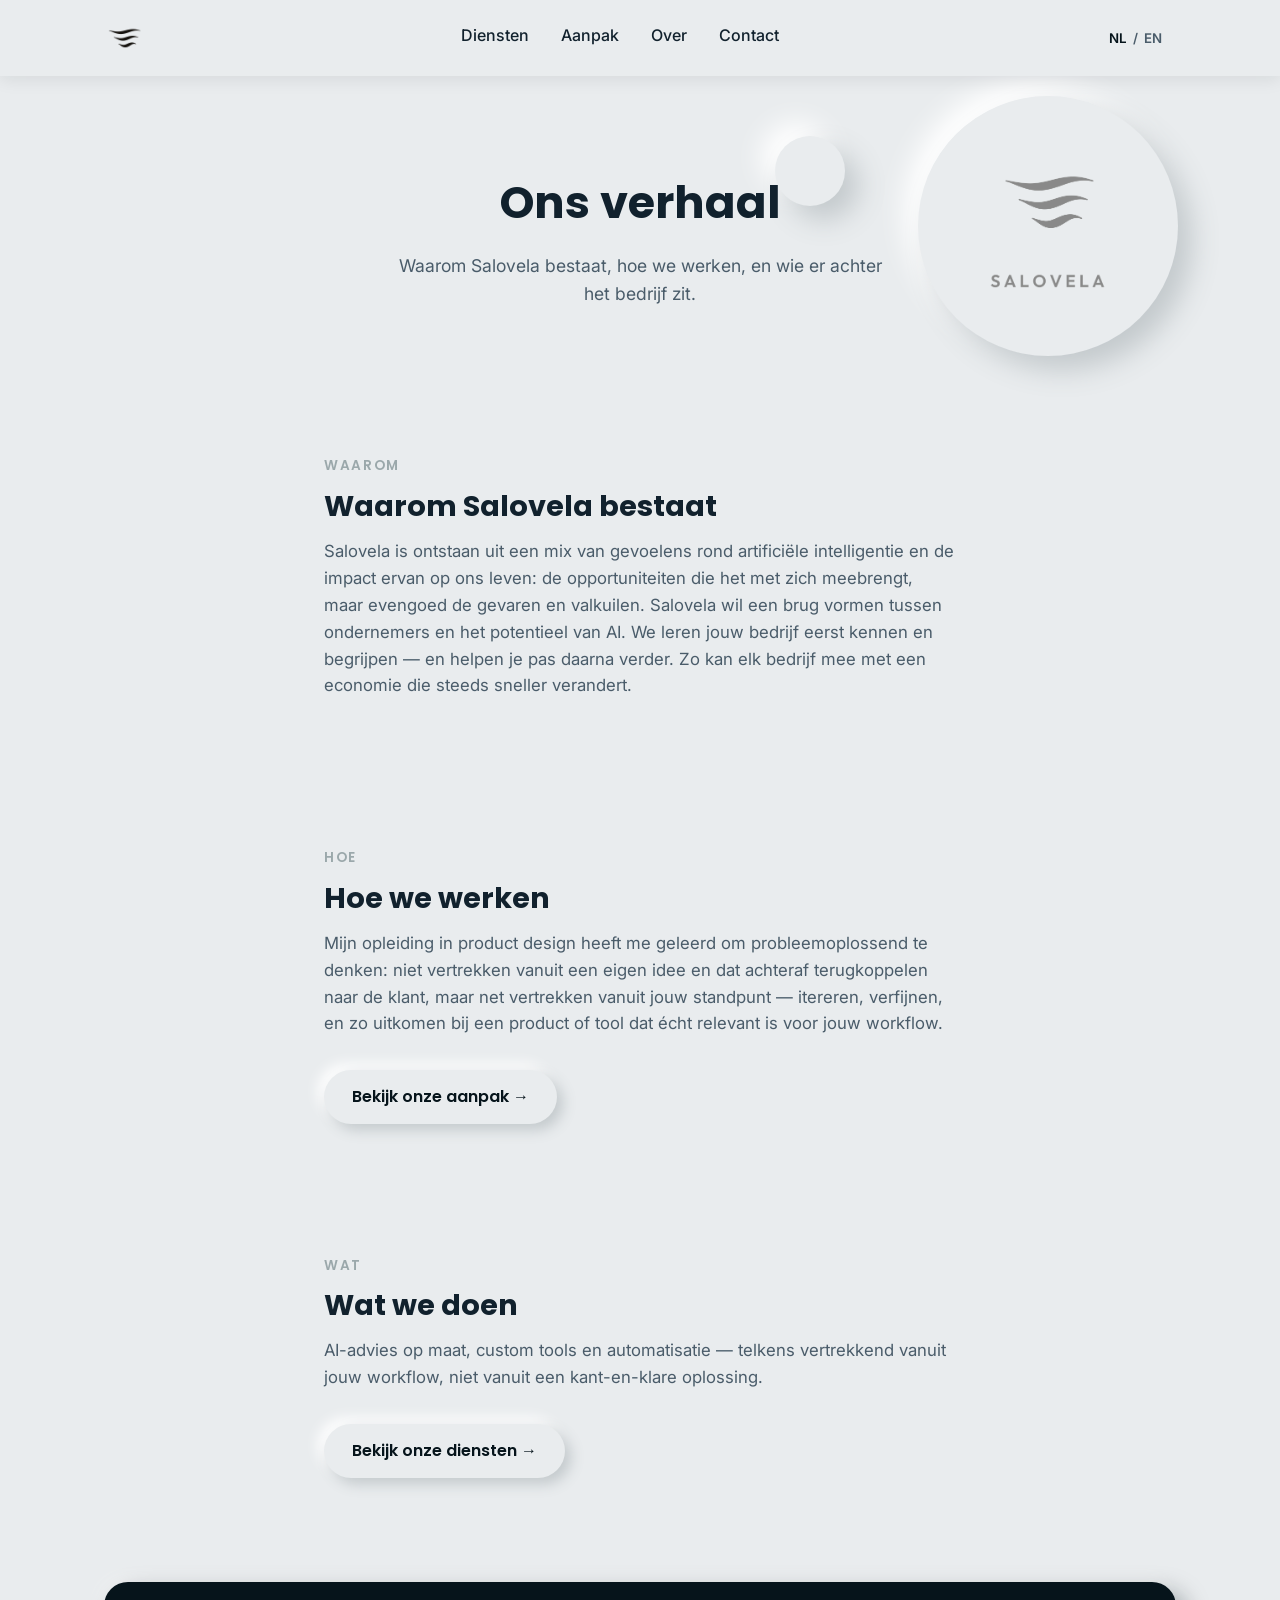
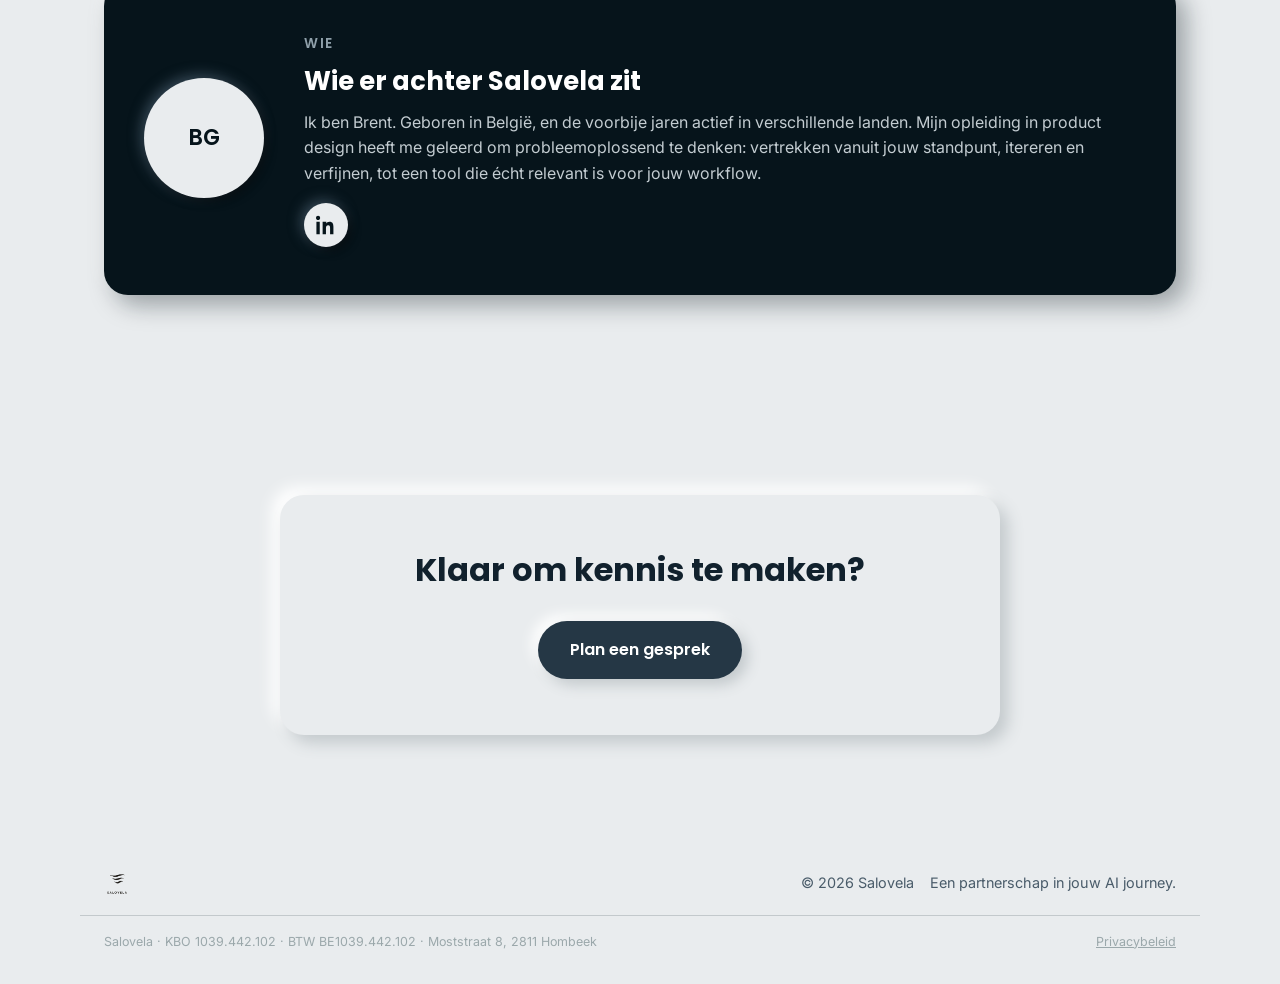
==== over.html @ e6c2badb "Initial commit: Salovela marketing site Static HTML/CSS/JS site with homepage, about page, and priva" ====
<!DOCTYPE html>
<html lang="nl">
<head>
  <meta charset="UTF-8">
  <meta name="viewport" content="width=device-width, initial-scale=1.0">
  <title>Over Salovela — waarom, hoe en wie</title>
  <meta name="description" content="Waarom Salovela bestaat, hoe we werken, en wie er achter het bedrijf zit.">
  <link rel="icon" type="image/png" href="assets/images/salovela-mark.png">
  <link rel="preconnect" href="https://fonts.googleapis.com">
  <link rel="preconnect" href="https://fonts.gstatic.com" crossorigin>
  <link href="https://fonts.googleapis.com/css2?family=Poppins:wght@500;600;700&family=Inter:wght@400;500;600&display=swap" rel="stylesheet">
  <link rel="stylesheet" href="css/style.css">
</head>
<body>

  <header class="site-header">
    <div class="container header-inner">
      <a href="index.html" class="logo">
        <img src="assets/images/salovela-mark.png" alt="Salovela logo">
      </a>

      <nav class="nav" id="nav">
        <a href="index.html#diensten" data-i18n="nav.services">Diensten</a>
        <a href="index.html#aanpak" data-i18n="nav.process">Aanpak</a>
        <a href="over.html" data-i18n="nav.about">Over</a>
        <a href="index.html#contact" data-i18n="nav.contact">Contact</a>
      </nav>

      <div class="header-actions">
        <button class="lang-toggle" id="lang-toggle" aria-label="Switch language">
          <span class="lang-option active" data-lang="nl">NL</span>
          <span class="lang-sep">/</span>
          <span class="lang-option" data-lang="en">EN</span>
        </button>

        <button class="nav-toggle" id="nav-toggle" aria-label="Open menu" aria-expanded="false">
          <span></span><span></span><span></span>
        </button>
      </div>
    </div>
  </header>

  <main>
    <section class="page-hero">
      <div class="container page-hero-inner">
        <h1 data-i18n="aboutpage.hero.title">Ons verhaal</h1>
        <p data-i18n="aboutpage.hero.subtitle">Waarom Salovela bestaat, hoe we werken, en wie er achter het bedrijf zit.</p>
      </div>

      <div class="hero-blob hero-blob-1" aria-hidden="true">
        <img src="assets/images/salovela-logo.png" alt="" class="hero-blob-mark">
      </div>
      <div class="hero-blob hero-blob-3" aria-hidden="true"></div>
    </section>

    <section class="circle-section">
      <div class="container circle-inner">
        <span class="circle-label" data-i18n="aboutpage.why.label">Waarom</span>
        <h2 data-i18n="aboutpage.why.title">Waarom Salovela bestaat</h2>
        <p data-i18n="aboutpage.why.body">Salovela is ontstaan uit een mix van gevoelens rond artificiële intelligentie en de impact ervan op ons leven: de opportuniteiten die het met zich meebrengt, maar evengoed de gevaren en valkuilen. Salovela wil een brug vormen tussen ondernemers en het potentieel van AI. We leren jouw bedrijf eerst kennen en begrijpen — en helpen je pas daarna verder. Zo kan elk bedrijf mee met een economie die steeds sneller verandert.</p>
      </div>
    </section>

    <section class="circle-section">
      <div class="container circle-inner">
        <span class="circle-label" data-i18n="aboutpage.how.label">Hoe</span>
        <h2 data-i18n="aboutpage.how.title">Hoe we werken</h2>
        <p data-i18n="aboutpage.how.body">Mijn opleiding in product design heeft me geleerd om probleemoplossend te denken: niet vertrekken vanuit een eigen idee en dat achteraf terugkoppelen naar de klant, maar net vertrekken vanuit jouw standpunt — itereren, verfijnen, en zo uitkomen bij een product of tool dat écht relevant is voor jouw workflow.</p>
        <a href="index.html#aanpak" class="circle-link" data-i18n="aboutpage.how.link">Bekijk onze aanpak →</a>
      </div>
    </section>

    <section class="circle-section">
      <div class="container circle-inner">
        <span class="circle-label" data-i18n="aboutpage.what.label">Wat</span>
        <h2 data-i18n="aboutpage.what.title">Wat we doen</h2>
        <p data-i18n="aboutpage.what.body">AI-advies op maat, custom tools en automatisatie — telkens vertrekkend vanuit jouw workflow, niet vanuit een kant-en-klare oplossing.</p>
        <a href="index.html#diensten" class="circle-link" data-i18n="aboutpage.what.link">Bekijk onze diensten →</a>
      </div>
    </section>

    <section class="who">
      <div class="container">
        <div class="who-panel inverted">
          <span class="who-avatar neu-raised" aria-hidden="true">BG</span>
          <div>
            <span class="circle-label" data-i18n="aboutpage.who.label">Wie</span>
            <h2 data-i18n="aboutpage.who.title">Wie er achter Salovela zit</h2>
            <p data-i18n="aboutpage.who.body">Ik ben Brent. Geboren in België, en de voorbije jaren actief in verschillende landen. Mijn opleiding in product design heeft me geleerd om probleemoplossend te denken: vertrekken vanuit jouw standpunt, itereren en verfijnen, tot een tool die écht relevant is voor jouw workflow.</p>
            <a href="https://www.linkedin.com/in/brent-goyvaerts" target="_blank" rel="noopener noreferrer" class="social-link neu-raised" aria-label="LinkedIn">
              <svg viewBox="0 0 24 24"><path d="M4.98 3.5C4.98 4.88 3.87 6 2.5 6S0 4.88 0 3.5 1.12 1 2.5 1s2.48 1.12 2.48 2.5zM.5 8h4V23h-4V8zM8.5 8h3.8v2.05h.05c.53-1 1.83-2.05 3.77-2.05 4.03 0 4.78 2.65 4.78 6.1V23h-4v-6.9c0-1.65-.03-3.77-2.3-3.77-2.3 0-2.65 1.8-2.65 3.65V23h-4V8z"/></svg>
            </a>
          </div>
        </div>
      </div>
    </section>

    <section class="contact">
      <div class="container">
        <div class="contact-panel neu-raised">
          <h2 data-i18n="aboutpage.cta.title">Klaar om kennis te maken?</h2>
          <div class="contact-details">
            <a href="index.html#contact" class="button button-primary" data-i18n="hero.cta">Plan een gesprek</a>
          </div>
        </div>
      </div>
    </section>
  </main>

  <footer class="site-footer">
    <div class="container footer-inner">
      <img src="assets/images/salovela-logo.png" alt="Salovela logo" class="footer-logo">
      <div class="footer-text">
        <span>&copy; 2026 Salovela</span>
        <span data-i18n="footer.tagline">Een partnerschap in jouw AI journey.</span>
      </div>
    </div>
    <div class="container footer-legal">
      <span>Salovela &middot; KBO 1039.442.102 &middot; BTW BE1039.442.102 &middot; Moststraat 8, 2811 Hombeek</span>
      <a href="privacybeleid.html">Privacybeleid</a>
    </div>
  </footer>

  <script data-goatcounter="https://salovela.goatcounter.com/count" async src="//gc.zgo.at/count.js"></script>
  <script src="js/script.js"></script>
</body>
</html>
---- css/style.css ----
/* ===== Design tokens ===== */
:root {
  --color-bg: #e9ecee;
  --color-text: #11212d;
  --color-text-soft: #4a5c6a;
  --color-muted: #9ba8ab;
  --color-accent: #253745;
  --color-accent-dark: #06141b;

  --shadow-light: #ffffff;
  --shadow-dark: #c3c9cc;

  --font-heading: "Poppins", sans-serif;
  --font-body: "Inter", sans-serif;

  --max-width: 1120px;
  --radius: 24px;
}

* {
  box-sizing: border-box;
}

html {
  scroll-behavior: smooth;
}

body {
  margin: 0;
  overflow-x: hidden;
  font-family: var(--font-body);
  color: var(--color-text);
  background: var(--color-bg);
  line-height: 1.6;
}

h1, h2, h3 {
  font-family: var(--font-heading);
  line-height: 1.2;
  margin: 0 0 0.5em;
}

p {
  margin: 0 0 1em;
}

.container {
  max-width: var(--max-width);
  margin: 0 auto;
  padding: 0 24px;
}

/* ===== Neumorphic surfaces =====
   Raised: two offset shadows (light top-left, dark bottom-right) on a
   surface that's the same color as its background, giving a soft
   extruded look. Pressed flips both shadows inward. */
.neu-raised {
  background: var(--color-bg);
  box-shadow: 8px 8px 16px var(--shadow-dark), -8px -8px 16px var(--shadow-light);
}

.button {
  display: inline-block;
  padding: 16px 32px;
  border-radius: 999px;
  font-family: var(--font-heading);
  font-weight: 600;
  text-decoration: none;
  border: none;
  cursor: pointer;
  transition: transform 0.2s ease, box-shadow 0.2s ease, background 0.2s ease;
}

.button-primary {
  background: var(--color-accent);
  color: #fff;
  box-shadow: 6px 6px 14px var(--shadow-dark), -6px -6px 14px var(--shadow-light);
}

.button-primary:hover {
  background: var(--color-accent-dark);
  transform: translateY(-3px);
  box-shadow: 10px 10px 20px var(--shadow-dark), -6px -6px 16px var(--shadow-light);
}

.button-primary:active {
  transform: translateY(0);
  box-shadow: inset 4px 4px 8px rgba(0, 0, 0, 0.35), inset -2px -2px 6px rgba(255, 255, 255, 0.15);
}

/* ===== Header ===== */
.site-header {
  position: sticky;
  top: 0;
  z-index: 50;
  background: var(--color-bg);
  box-shadow: 0 4px 16px rgba(6, 20, 27, 0.08);
}

.header-inner {
  display: flex;
  align-items: center;
  justify-content: space-between;
  height: 76px;
}

.logo img {
  height: 40px;
  display: block;
}

.nav {
  display: flex;
  gap: 32px;
}

.nav a {
  position: relative;
  color: var(--color-text);
  text-decoration: none;
  font-weight: 500;
  padding-bottom: 4px;
}

.nav a::after {
  content: "";
  position: absolute;
  left: 0;
  bottom: 0;
  width: 0;
  height: 2px;
  background: var(--color-accent);
  transition: width 0.2s ease;
}

.nav a:hover {
  color: var(--color-accent-dark);
}

.nav a:hover::after {
  width: 100%;
}

.header-actions {
  display: flex;
  align-items: center;
  gap: 20px;
}

.lang-toggle {
  display: flex;
  align-items: center;
  gap: 6px;
  background: none;
  border: none;
  font-family: var(--font-body);
  font-weight: 600;
  cursor: pointer;
  color: var(--color-text-soft);
  padding: 8px 14px;
  border-radius: 999px;
  transition: box-shadow 0.2s ease;
}

.lang-toggle:hover {
  box-shadow: inset 3px 3px 6px var(--shadow-dark), inset -3px -3px 6px var(--shadow-light);
}

.lang-option.active {
  color: var(--color-accent-dark);
}

.nav-toggle {
  display: none;
  flex-direction: column;
  gap: 5px;
  background: none;
  border: none;
  cursor: pointer;
  padding: 4px;
}

.nav-toggle span {
  width: 24px;
  height: 2px;
  background: var(--color-text);
}

/* ===== Hero ===== */
.hero {
  position: relative;
  padding: 140px 0 30px;
}

.hero-inner {
  position: relative;
  z-index: 1;
  max-width: 640px;
  margin: 0 auto;
  text-align: center;
}

.hero-logo {
  height: 96px;
  margin: 56px auto 0;
  display: block;
}

.hero h1 {
  font-size: clamp(2.2rem, 4vw, 3.4rem);
}

.hero-subtitle {
  font-size: 1.15rem;
  color: var(--color-text-soft);
  margin-bottom: 2em;
}

.hero-blob {
  position: absolute;
  border-radius: 50%;
  background: var(--color-bg);
  box-shadow: 14px 14px 28px var(--shadow-dark), -14px -14px 28px var(--shadow-light);
  z-index: 0;
  animation: float 7s ease-in-out infinite;
}

.hero-blob-1 {
  width: 220px;
  height: 220px;
  top: 20px;
  right: 8%;
  animation-delay: 0s;
  display: flex;
  align-items: center;
  justify-content: center;
}

.page-hero .hero-blob-1 {
  width: 260px;
  height: 260px;
}

.hero-blob-mark {
  width: 58%;
  opacity: 0.45;
}

.hero-blob-2 {
  width: 120px;
  height: 120px;
  top: 260px;
  right: 26%;
  animation-delay: 1.2s;
}

.hero-blob-3 {
  width: 70px;
  height: 70px;
  top: 60px;
  right: 34%;
  animation-delay: 2.4s;
}

@keyframes float {
  0%, 100% {
    transform: translateY(0);
  }
  50% {
    transform: translateY(-18px);
  }
}

/* ===== Services ===== */
.services {
  padding: 60px 0 100px;
}

.services h2 {
  text-align: center;
  font-size: 2rem;
  margin-bottom: 48px;
}

.card-grid {
  display: grid;
  grid-template-columns: repeat(4, 1fr);
  gap: 32px;
  align-items: stretch;
}

.card {
  border-radius: var(--radius);
  transition: transform 0.25s ease, box-shadow 0.25s ease;
}

.card:hover {
  transform: translateY(-6px);
  box-shadow: 12px 12px 24px var(--shadow-dark), -12px -12px 24px var(--shadow-light);
}

.card-icon {
  display: inline-flex;
  align-items: center;
  justify-content: center;
  width: clamp(52px, 6vw, 64px);
  height: clamp(52px, 6vw, 64px);
  border-radius: 50%;
  margin-bottom: 20px;
  box-shadow: 6px 6px 12px var(--shadow-dark), -6px -6px 12px var(--shadow-light);
}

.card-icon svg {
  width: 55%;
  height: 55%;
  fill: none;
  stroke: var(--color-accent);
  stroke-width: 1.6;
  stroke-linecap: round;
  stroke-linejoin: round;
}

.card h3 {
  font-size: 1.2rem;
}

.card p {
  color: var(--color-text-soft);
  margin-bottom: 0;
}

/* ===== Flip cards =====
   Generous min-height keeps text clear of the edges; overflow is
   hidden (not scrollable) so no scrollbar chrome ever appears. */
.flip-card {
  perspective: 1200px;
  cursor: pointer;
}

.flip-card:focus-visible {
  outline: 2px solid var(--color-accent-dark);
  outline-offset: 4px;
}

.flip-card-inner {
  position: relative;
  width: 100%;
  min-height: 400px;
  transition: transform 0.6s cubic-bezier(0.4, 0.2, 0.2, 1);
  transform-style: preserve-3d;
}

.flip-card:hover .flip-card-inner,
.flip-card.flipped .flip-card-inner {
  transform: rotateY(180deg);
}

.flip-card-front,
.flip-card-back {
  position: absolute;
  inset: 0;
  backface-visibility: hidden;
  padding: 40px 32px;
  overflow: hidden;
}

.flip-card-front {
  display: flex;
  flex-direction: column;
  justify-content: center;
}

.flip-card-back {
  transform: rotateY(180deg);
  display: flex;
  flex-direction: column;
  justify-content: center;
}

.flip-back-label {
  display: block;
  font-family: var(--font-heading);
  font-weight: 600;
  font-size: 0.8rem;
  letter-spacing: 0.1em;
  text-transform: uppercase;
  color: var(--color-muted);
  margin-bottom: 16px;
}

.flip-card-back ul {
  list-style: none;
  padding: 0;
  margin: 0;
  display: flex;
  flex-direction: column;
  gap: 10px;
}

.flip-card-back li {
  color: var(--color-text-soft);
  padding-left: 20px;
  position: relative;
}

.flip-card-back li::before {
  content: "";
  position: absolute;
  left: 0;
  top: 0.55em;
  width: 8px;
  height: 8px;
  border-radius: 50%;
  background: var(--color-accent);
}

/* ===== Process ===== */
.process {
  padding: 100px 0;
}

.process h2 {
  text-align: center;
  font-size: 2rem;
  margin-bottom: 48px;
}

.step-grid {
  display: grid;
  grid-template-columns: repeat(auto-fit, minmax(220px, 1fr));
  gap: 40px;
  text-align: center;
}

.step-number {
  display: inline-flex;
  align-items: center;
  justify-content: center;
  width: 56px;
  height: 56px;
  border-radius: 50%;
  margin-bottom: 20px;
  font-family: var(--font-heading);
  font-weight: 600;
  font-size: 1.2rem;
  color: var(--color-accent-dark);
}

.step h3 {
  font-size: 1.15rem;
}

.step p {
  color: var(--color-text-soft);
  max-width: 320px;
  margin-left: auto;
  margin-right: auto;
}

/* ===== Testimonial ===== */
.testimonial {
  padding: 0 0 100px;
}

.testimonial-panel {
  position: relative;
  max-width: 640px;
  margin: 0 auto;
  padding: 56px 40px;
  border-radius: var(--radius);
  text-align: center;
}

.photo-credit {
  position: absolute;
  right: 16px;
  bottom: 12px;
  font-size: 0.35rem;
  color: rgba(255, 255, 255, 0.55);
}

.testimonial-icon {
  display: block;
  font-family: var(--font-heading);
  font-size: 3.5rem;
  line-height: 1;
  color: var(--color-muted);
  margin-bottom: 12px;
}

.testimonial-panel h3 {
  font-size: 1.3rem;
}

.testimonial-panel p {
  color: var(--color-text-soft);
  margin-bottom: 0;
}

/* ===== Inverted "spotlight" panels =====
   Used sparingly on a few standalone blocks (never on repeated items
   like the service cards) to add contrast without implying ranking. */
.inverted {
  background: var(--color-accent-dark);
  box-shadow: 10px 10px 24px rgba(6, 20, 27, 0.35), -6px -6px 16px rgba(255, 255, 255, 0.3);
}

/* Flat color as a gradient (not background-color) so it layers as its
   own tint on top of the photo rather than sitting unseen behind it. */
.testimonial-panel.inverted {
  background: linear-gradient(rgba(6, 20, 27, 0.7), rgba(6, 20, 27, 0.7)), url("../assets/images/testimonial-bg.jpg") center/cover no-repeat;
}

.testimonial-panel.inverted .testimonial-icon {
  color: rgba(255, 255, 255, 0.3);
}

.testimonial-panel.inverted h3 {
  color: #fff;
}

.testimonial-panel.inverted p {
  color: #a9b4bc;
}

/* ===== About ===== */
.about {
  padding: 100px 0;
}

.about-inner {
  display: grid;
  grid-template-columns: 160px 1fr;
  gap: 48px;
  align-items: center;
}

.about-mark {
  width: 100%;
  aspect-ratio: 1 / 1;
  padding: 24px;
  border-radius: 50%;
  object-fit: contain;
}

.about h2 {
  font-size: 2rem;
}

.about-link {
  display: inline-block;
  font-family: var(--font-heading);
  font-weight: 600;
  color: var(--color-accent-dark);
  text-decoration: none;
  margin-top: 1em;
  padding: 14px 28px;
  border-radius: 999px;
  box-shadow: 6px 6px 14px var(--shadow-dark), -6px -6px 14px var(--shadow-light);
  transition: transform 0.2s ease, box-shadow 0.2s ease;
}

.about-link:hover {
  transform: translateY(-3px);
  box-shadow: 10px 10px 20px var(--shadow-dark), -6px -6px 16px var(--shadow-light);
}

.about-link:active {
  transform: translateY(0);
  box-shadow: inset 4px 4px 8px var(--shadow-dark), inset -4px -4px 8px var(--shadow-light);
}

/* ===== About page (over.html) ===== */
.page-hero {
  position: relative;
  padding: 100px 0 80px;
  text-align: center;
}

.page-hero-inner {
  position: relative;
  z-index: 1;
  max-width: 560px;
  margin: 0 auto;
}

.page-hero h1 {
  font-size: clamp(2rem, 4vw, 2.8rem);
}

.page-hero p {
  color: var(--color-text-soft);
  font-size: 1.1rem;
  margin-bottom: 0;
}

.circle-section {
  padding: 64px 0;
}

.circle-inner {
  max-width: 680px;
}

.circle-label {
  display: inline-block;
  font-family: var(--font-heading);
  font-weight: 600;
  font-size: 0.85rem;
  letter-spacing: 0.12em;
  text-transform: uppercase;
  color: var(--color-muted);
  margin-bottom: 12px;
}

.circle-section h2 {
  font-size: 1.8rem;
}

.circle-section p {
  color: var(--color-text-soft);
  font-size: 1.05rem;
}

.circle-link {
  display: inline-block;
  font-family: var(--font-heading);
  font-weight: 600;
  color: var(--color-accent-dark);
  text-decoration: none;
  margin-top: 1em;
  padding: 14px 28px;
  border-radius: 999px;
  box-shadow: 6px 6px 14px var(--shadow-dark), -6px -6px 14px var(--shadow-light);
  transition: transform 0.2s ease, box-shadow 0.2s ease;
}

.circle-link:hover {
  transform: translateY(-3px);
  box-shadow: 10px 10px 20px var(--shadow-dark), -6px -6px 16px var(--shadow-light);
}

.circle-link:active {
  transform: translateY(0);
  box-shadow: inset 4px 4px 8px var(--shadow-dark), inset -4px -4px 8px var(--shadow-light);
}

.who {
  padding: 40px 0 100px;
}

.who-panel {
  display: grid;
  grid-template-columns: 120px 1fr;
  gap: 40px;
  align-items: center;
  padding: 48px 40px;
  border-radius: var(--radius);
}

.who-avatar {
  display: flex;
  align-items: center;
  justify-content: center;
  width: 120px;
  height: 120px;
  border-radius: 50%;
  font-family: var(--font-heading);
  font-weight: 600;
  font-size: 1.4rem;
  color: var(--color-accent-dark);
}

.who-panel h2 {
  font-size: 1.6rem;
}

.who-panel p {
  color: var(--color-text-soft);
  margin-bottom: 0;
}

.who-panel .social-link {
  margin-top: 1em;
}

.who-panel.inverted .circle-label {
  color: #8fa0aa;
}

.who-panel.inverted .who-avatar,
.who-panel.inverted .social-link {
  box-shadow: 4px 4px 8px rgba(0, 0, 0, 0.5), -3px -3px 13px rgba(89, 110, 128, 0.6);
}

.who-panel.inverted h2 {
  color: #fff;
}

.who-panel.inverted p {
  color: #c3ccd1;
}

/* ===== Contact ===== */
.contact {
  padding: 100px 0;
  text-align: center;
}

.contact-panel {
  max-width: 720px;
  margin: 0 auto;
  padding: 56px 40px;
  border-radius: var(--radius);
}

.contact h2 {
  font-size: 2rem;
}

.topics-label {
  display: block;
  margin-top: 28px;
  font-size: 0.8rem;
  font-weight: 600;
  letter-spacing: 0.08em;
  text-transform: uppercase;
  color: var(--color-muted);
}

.topic-chips {
  margin-top: 12px;
  display: flex;
  flex-wrap: wrap;
  justify-content: center;
  gap: 10px;
}

.topic-chip {
  font-family: var(--font-body);
  font-size: 0.85rem;
  font-weight: 500;
  color: var(--color-text-soft);
  background: var(--color-bg);
  border: none;
  padding: 8px 16px;
  border-radius: 999px;
  cursor: pointer;
  box-shadow: 4px 4px 8px var(--shadow-dark), -4px -4px 8px var(--shadow-light);
  transition: box-shadow 0.2s ease, color 0.2s ease;
}

.topic-chip:hover {
  color: var(--color-accent-dark);
}

.topic-chip.active {
  color: var(--color-accent-dark);
  font-weight: 600;
  box-shadow: inset 3px 3px 6px var(--shadow-dark), inset -3px -3px 6px var(--shadow-light);
}

.contact-form {
  max-width: 480px;
  margin: 28px auto 0;
  text-align: left;
  display: flex;
  flex-direction: column;
  gap: 16px;
}

.form-row {
  display: flex;
  gap: 16px;
  flex-wrap: wrap;
}

.form-row input {
  flex: 1;
  min-width: 180px;
}

.contact-form input[type="text"],
.contact-form input[type="email"],
.contact-form textarea {
  font-family: var(--font-body);
  font-size: 0.95rem;
  color: var(--color-text);
  background: var(--color-bg);
  border: none;
  border-radius: 14px;
  padding: 14px 18px;
  box-shadow: inset 3px 3px 6px var(--shadow-dark), inset -3px -3px 6px var(--shadow-light);
}

.contact-form textarea {
  resize: vertical;
  min-height: 100px;
  font-family: inherit;
}

.contact-form input::placeholder,
.contact-form textarea::placeholder {
  color: var(--color-muted);
}

.contact-form input:focus,
.contact-form textarea:focus {
  outline: 2px solid var(--color-accent);
  outline-offset: 2px;
}

.contact-form .button {
  align-self: flex-start;
}

.form-status {
  margin: 0;
  font-size: 0.9rem;
  min-height: 1.3em;
}

.form-status.success {
  color: #2f7a4d;
}

.form-status.error {
  color: #b3423a;
}

.contact-alt {
  margin-top: 32px;
  padding-top: 28px;
  border-top: 1px solid var(--shadow-dark);
  display: flex;
  align-items: center;
  justify-content: center;
  gap: 16px;
  flex-wrap: wrap;
  font-size: 0.9rem;
  color: var(--color-text-soft);
}

.contact-details {
  margin-top: 32px;
  display: flex;
  align-items: center;
  justify-content: center;
  gap: 24px;
  flex-wrap: wrap;
}

.contact-phone {
  color: var(--color-text);
  font-weight: 600;
  text-decoration: none;
  padding: 10px 18px;
  border-radius: 999px;
  transition: box-shadow 0.2s ease;
}

.contact-phone:hover {
  box-shadow: inset 3px 3px 6px var(--shadow-dark), inset -3px -3px 6px var(--shadow-light);
}

.social-link {
  display: inline-flex;
  align-items: center;
  justify-content: center;
  width: 44px;
  height: 44px;
  border-radius: 50%;
  color: var(--color-accent-dark);
  transition: transform 0.2s ease, box-shadow 0.2s ease;
}

.social-link svg {
  width: 20px;
  height: 20px;
  fill: currentColor;
}

.social-link:hover {
  transform: translateY(-3px);
  box-shadow: 10px 10px 20px var(--shadow-dark), -6px -6px 16px var(--shadow-light);
}

/* ===== Footer ===== */
.site-footer {
  padding: 32px 0;
  color: var(--color-text-soft);
  font-size: 0.9rem;
}

.footer-inner {
  display: flex;
  align-items: center;
  justify-content: space-between;
  flex-wrap: wrap;
  gap: 16px;
}

.footer-logo {
  height: 32px;
}

.footer-text {
  display: flex;
  gap: 16px;
  flex-wrap: wrap;
}

.footer-legal {
  display: flex;
  justify-content: space-between;
  flex-wrap: wrap;
  gap: 8px 16px;
  margin-top: 16px;
  padding-top: 16px;
  border-top: 1px solid var(--shadow-dark);
  font-size: 0.78rem;
  color: var(--color-muted);
}

.footer-legal a {
  color: var(--color-muted);
  text-decoration: underline;
}

.footer-legal a:hover {
  color: var(--color-accent-dark);
}

/* ===== Legal pages ===== */
.legal {
  padding: 20px 0 100px;
}

.legal-inner {
  max-width: 700px;
}

.legal-intro {
  font-size: 1.05rem;
  color: var(--color-text-soft);
}

.legal h2 {
  font-size: 1.25rem;
  margin-top: 2em;
}

.legal p,
.legal li {
  color: var(--color-text-soft);
}

.legal ul {
  padding-left: 20px;
}

.legal li {
  margin-bottom: 8px;
}

.legal a {
  color: var(--color-accent-dark);
}

.legal code {
  background: var(--shadow-dark);
  padding: 1px 6px;
  border-radius: 4px;
  font-size: 0.9em;
}

/* ===== Responsive ===== */
@media (max-width: 900px) {
  .card-grid {
    grid-template-columns: repeat(2, 1fr);
  }
}

@media (max-width: 720px) {
  .nav {
    display: none;
  }

  .nav.open {
    display: flex;
    flex-direction: column;
    position: fixed;
    inset: 76px 0 0 0;
    height: calc(100vh - 76px);
    background: var(--color-bg);
    padding: 32px 24px;
    gap: 24px;
    font-size: 1.2rem;
    z-index: 40;
  }

  .nav-toggle {
    display: flex;
  }

  .about-inner {
    grid-template-columns: 1fr;
  }

  .about-mark {
    width: 100px;
    margin: 0 auto;
  }

  .hero-blob-1 {
    width: 130px;
    height: 130px;
    top: 10px;
    right: -30px;
  }

  .hero-blob-2,
  .hero-blob-3 {
    display: none;
  }

  .who-panel {
    grid-template-columns: 1fr;
    text-align: center;
  }

  .who-avatar {
    margin: 0 auto;
  }
}

@media (prefers-reduced-motion: reduce) {
  .hero-blob {
    animation: none;
  }
}
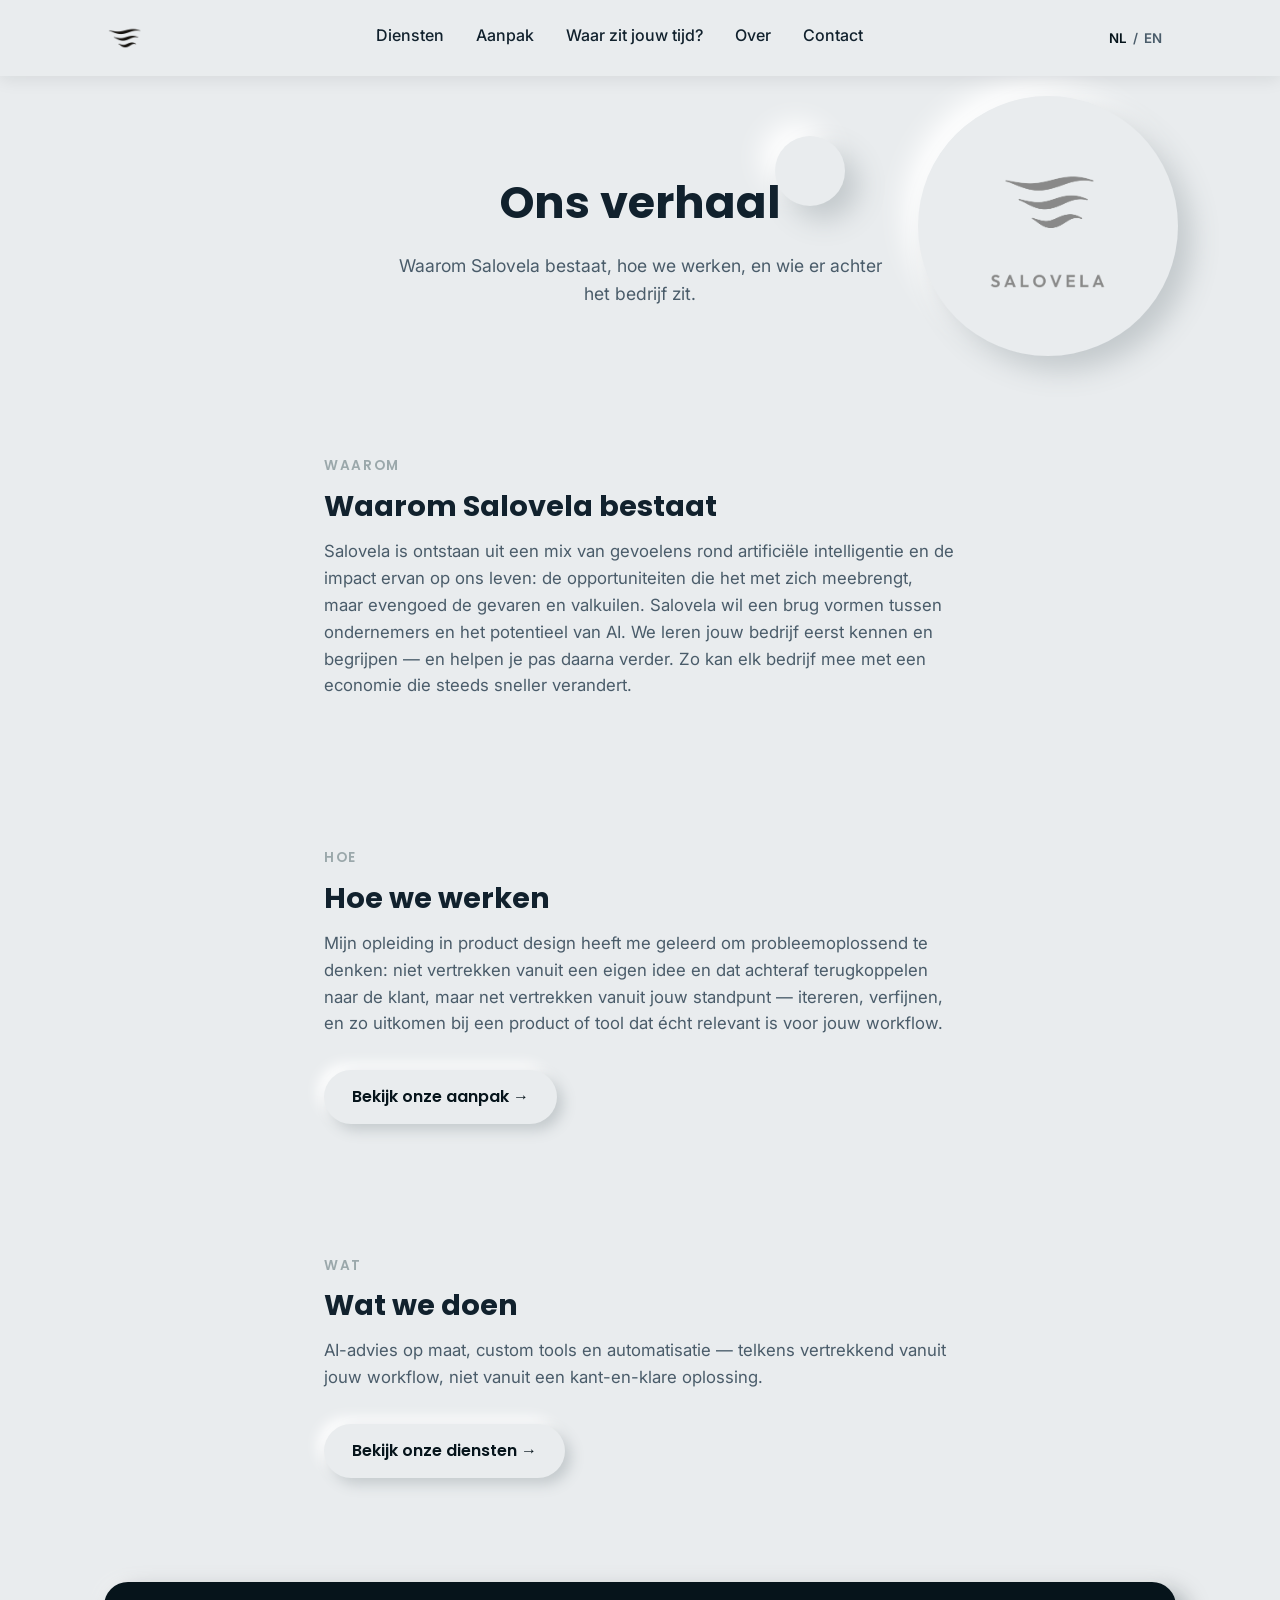
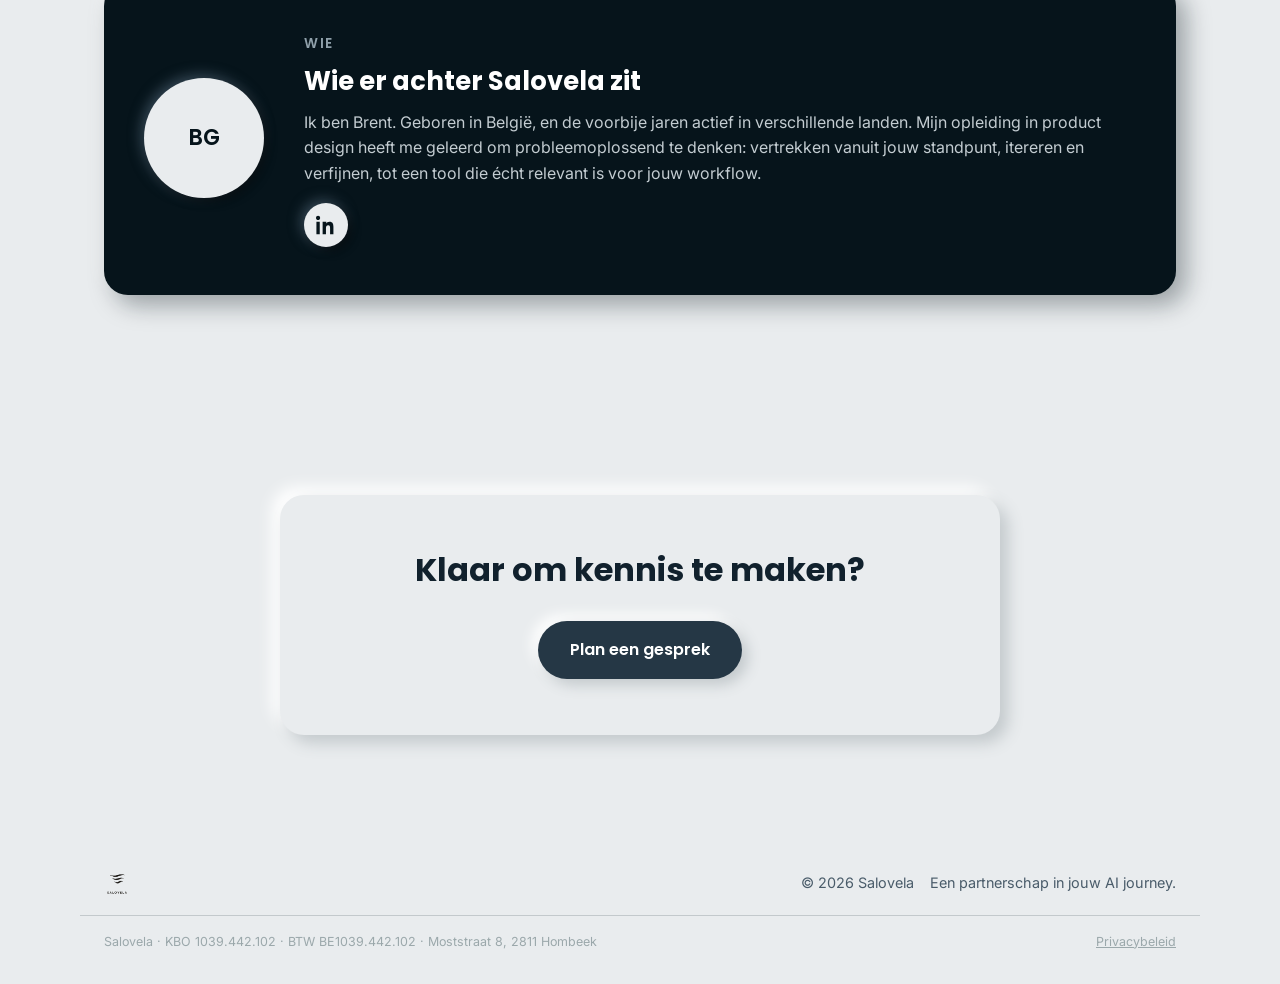
==== commit ccd7cba0: "Voeg tijdscan toe" ====
--- a/over.html
+++ b/over.html
@@ -5,6 +5,23 @@
   <meta name="viewport" content="width=device-width, initial-scale=1.0">
   <title>Over Salovela — waarom, hoe en wie</title>
   <meta name="description" content="Waarom Salovela bestaat, hoe we werken, en wie er achter het bedrijf zit.">
+  <link rel="canonical" href="https://salovela.be/over.html">
+
+  <meta property="og:type" content="website">
+  <meta property="og:url" content="https://salovela.be/over.html">
+  <meta property="og:site_name" content="Salovela">
+  <meta property="og:locale" content="nl_BE">
+  <meta property="og:title" content="Over Salovela — waarom, hoe en wie">
+  <meta property="og:description" content="Waarom Salovela bestaat, hoe we werken, en wie er achter het bedrijf zit.">
+  <meta property="og:image" content="https://salovela.be/assets/images/og-image.jpg">
+  <meta property="og:image:width" content="1200">
+  <meta property="og:image:height" content="630">
+
+  <meta name="twitter:card" content="summary_large_image">
+  <meta name="twitter:title" content="Over Salovela — waarom, hoe en wie">
+  <meta name="twitter:description" content="Waarom Salovela bestaat, hoe we werken, en wie er achter het bedrijf zit.">
+  <meta name="twitter:image" content="https://salovela.be/assets/images/og-image.jpg">
+
   <link rel="icon" type="image/png" href="assets/images/salovela-mark.png">
   <link rel="preconnect" href="https://fonts.googleapis.com">
   <link rel="preconnect" href="https://fonts.gstatic.com" crossorigin>
@@ -22,6 +39,7 @@
       <nav class="nav" id="nav">
         <a href="index.html#diensten" data-i18n="nav.services">Diensten</a>
         <a href="index.html#aanpak" data-i18n="nav.process">Aanpak</a>
+        <a href="scan.html" data-i18n="nav.scan">Waar zit jouw tijd?</a>
         <a href="over.html" data-i18n="nav.about">Over</a>
         <a href="index.html#contact" data-i18n="nav.contact">Contact</a>
       </nav>
--- a/css/style.css
+++ b/css/style.css
@@ -1039,3 +1039,829 @@
     animation: none;
   }
 }
+
+/* ===== Scansamenvatting op de contactpagina ===== */
+.scan-summary {
+  max-width: 480px;
+  margin: 28px auto 0;
+  padding: 22px 24px;
+  border-radius: var(--radius);
+  text-align: left;
+  box-shadow: inset 4px 4px 9px var(--shadow-dark), inset -4px -4px 9px var(--shadow-light);
+}
+
+.scan-summary-head {
+  display: flex;
+  align-items: center;
+  justify-content: space-between;
+  gap: 12px;
+  margin-bottom: 4px;
+}
+
+.scan-summary-title {
+  font-family: var(--font-heading);
+  font-size: 0.72rem;
+  font-weight: 600;
+  letter-spacing: 0.12em;
+  text-transform: uppercase;
+  color: var(--color-accent);
+}
+
+.scan-summary-remove {
+  font-family: var(--font-body);
+  font-size: 0.75rem;
+  color: var(--color-muted);
+  background: none;
+  border: none;
+  padding: 2px 0;
+  cursor: pointer;
+  text-decoration: underline;
+}
+
+.scan-summary-remove:hover {
+  color: var(--color-accent-dark);
+}
+
+.scan-summary-intro {
+  font-size: 0.8rem;
+  color: var(--color-muted);
+  margin-bottom: 16px;
+}
+
+.scan-sum-sector {
+  font-family: var(--font-heading);
+  font-size: 0.95rem;
+  font-weight: 600;
+  margin-bottom: 14px;
+}
+
+.scan-sum-chart {
+  display: flex;
+  flex-direction: column;
+  gap: 9px;
+}
+
+.scan-sum-row {
+  display: grid;
+  grid-template-columns: 1fr 96px 64px;
+  align-items: center;
+  gap: 10px;
+  font-size: 0.8rem;
+}
+
+.scan-sum-name {
+  color: var(--color-text-soft);
+  overflow: hidden;
+  text-overflow: ellipsis;
+  white-space: nowrap;
+}
+
+.scan-sum-bar {
+  position: relative;
+  display: block;
+  height: 10px;
+  border-radius: 999px;
+  background: var(--color-bg);
+  box-shadow: inset 2px 2px 4px var(--shadow-dark), inset -2px -2px 4px var(--shadow-light);
+  overflow: hidden;
+}
+
+.scan-sum-bar-total,
+.scan-sum-bar-fill {
+  position: absolute;
+  top: 0;
+  left: 0;
+  height: 100%;
+  border-radius: 999px;
+}
+
+.scan-sum-bar-total {
+  background: var(--color-muted);
+}
+
+.scan-sum-bar-fill {
+  background: var(--color-accent-dark);
+}
+
+.scan-sum-hours {
+  font-family: var(--font-heading);
+  font-size: 0.75rem;
+  font-weight: 600;
+  text-align: right;
+  font-variant-numeric: tabular-nums;
+}
+
+.scan-sum-legend {
+  font-size: 0.72rem;
+  color: var(--color-muted);
+  margin: 12px 0 0;
+}
+
+.scan-sum-stats {
+  display: flex;
+  flex-wrap: wrap;
+  gap: 8px 22px;
+  margin-top: 16px;
+  padding-top: 14px;
+  border-top: 1px solid var(--shadow-dark);
+}
+
+.scan-sum-stats span {
+  display: flex;
+  flex-direction: column;
+  font-family: var(--font-heading);
+  font-size: 1rem;
+  font-weight: 600;
+}
+
+.scan-sum-stats small,
+.scan-sum-focus small {
+  font-family: var(--font-body);
+  font-size: 0.7rem;
+  font-weight: 400;
+  color: var(--color-muted);
+}
+
+.scan-sum-focus {
+  margin: 14px 0 0;
+  font-size: 0.85rem;
+}
+
+@media (max-width: 480px) {
+  .scan-sum-row {
+    grid-template-columns: 1fr 60px 56px;
+    font-size: 0.75rem;
+  }
+}
+
+/* ===== Tijdlek scan ===== */
+.scan {
+  padding: 20px 0 100px;
+}
+
+.scan-inner {
+  max-width: 760px;
+}
+
+.scan-block {
+  margin-bottom: 28px;
+}
+
+.scan-step-label {
+  display: inline-block;
+  font-family: var(--font-heading);
+  font-size: 0.72rem;
+  font-weight: 600;
+  letter-spacing: 0.14em;
+  text-transform: uppercase;
+  color: var(--color-text-soft);
+  margin-bottom: 10px;
+}
+
+.scan-block h2 {
+  font-size: 1.4rem;
+  margin-bottom: 0.35em;
+}
+
+.scan-hint {
+  color: var(--color-text-soft);
+  font-size: 0.95rem;
+  max-width: 560px;
+}
+
+/* Sector picker */
+.scan-sectors {
+  display: grid;
+  grid-template-columns: repeat(2, 1fr);
+  gap: 14px;
+  margin-top: 20px;
+}
+
+.scan-sector {
+  font-family: var(--font-body);
+  text-align: left;
+  background: var(--color-bg);
+  border: none;
+  border-radius: 18px;
+  padding: 18px 20px;
+  cursor: pointer;
+  color: var(--color-text);
+  box-shadow: 6px 6px 12px var(--shadow-dark), -6px -6px 12px var(--shadow-light);
+  transition: box-shadow 0.2s ease, transform 0.2s ease;
+}
+
+.scan-sector:hover {
+  transform: translateY(-2px);
+}
+
+.scan-sector.active {
+  box-shadow: inset 4px 4px 8px var(--shadow-dark), inset -4px -4px 8px var(--shadow-light);
+  transform: none;
+}
+
+.scan-sector-name {
+  display: block;
+  font-family: var(--font-heading);
+  font-weight: 600;
+  font-size: 1rem;
+  margin-bottom: 2px;
+}
+
+.scan-sector.active .scan-sector-name {
+  color: var(--color-accent-dark);
+}
+
+.scan-sector-hint {
+  display: block;
+  font-size: 0.8rem;
+  color: var(--color-muted);
+  line-height: 1.4;
+}
+
+/* Step 2 reveal */
+.scan-locked {
+  opacity: 0.35;
+  pointer-events: none;
+}
+
+.scan-locked-note {
+  font-size: 0.9rem;
+  color: var(--color-muted);
+  font-style: italic;
+}
+
+/* Dag / week schakelaar */
+.scan-unit {
+  display: inline-flex;
+  gap: 4px;
+  margin-top: 18px;
+  padding: 4px;
+  border-radius: 999px;
+  box-shadow: inset 3px 3px 6px var(--shadow-dark), inset -3px -3px 6px var(--shadow-light);
+}
+
+.scan-unit-btn {
+  font-family: var(--font-body);
+  font-size: 0.82rem;
+  font-weight: 500;
+  color: var(--color-text-soft);
+  background: transparent;
+  border: none;
+  padding: 7px 18px;
+  border-radius: 999px;
+  cursor: pointer;
+  transition: box-shadow 0.2s ease, color 0.2s ease;
+}
+
+.scan-unit-btn.active {
+  color: var(--color-accent-dark);
+  font-weight: 600;
+  background: var(--color-bg);
+  box-shadow: 3px 3px 7px var(--shadow-dark), -3px -3px 7px var(--shadow-light);
+}
+
+/* Progress */
+.scan-progress {
+  display: flex;
+  align-items: center;
+  gap: 14px;
+  margin: 20px 0 18px;
+  padding: 7px 10px;
+  border-radius: 999px;
+  box-shadow: inset 4px 4px 8px var(--shadow-dark), inset -4px -4px 8px var(--shadow-light);
+}
+
+.scan-progress-track {
+  flex: 1;
+  height: 8px;
+  border-radius: 999px;
+  background: var(--shadow-dark);
+  overflow: hidden;
+}
+
+.scan-progress-fill {
+  height: 100%;
+  width: 0;
+  border-radius: 999px;
+  background: var(--color-accent);
+  transition: width 0.35s ease;
+}
+
+.scan-progress-text {
+  font-family: var(--font-heading);
+  font-size: 0.75rem;
+  font-weight: 600;
+  color: var(--color-text-soft);
+  white-space: nowrap;
+}
+
+/* Task rows */
+.scan-tasks {
+  display: flex;
+  flex-direction: column;
+  gap: 14px;
+}
+
+.scan-task {
+  background: var(--color-bg);
+  border-radius: 18px;
+  padding: 16px 20px 18px;
+  box-shadow: 6px 6px 12px var(--shadow-dark), -6px -6px 12px var(--shadow-light);
+  opacity: 0.75;
+  transition: opacity 0.25s ease;
+}
+
+.scan-task.on {
+  opacity: 1;
+}
+
+.scan-task-head {
+  display: flex;
+  align-items: center;
+  gap: 14px;
+  margin-bottom: 12px;
+}
+
+.scan-task-icon {
+  flex: 0 0 auto;
+  width: 40px;
+  height: 40px;
+  border-radius: 14px;
+  display: flex;
+  align-items: center;
+  justify-content: center;
+  color: var(--color-text-soft);
+  box-shadow: 4px 4px 8px var(--shadow-dark), -4px -4px 8px var(--shadow-light);
+  transition: color 0.25s ease;
+}
+
+.scan-task.on .scan-task-icon {
+  color: var(--color-accent);
+}
+
+.scan-task-icon svg {
+  width: 20px;
+  height: 20px;
+  fill: none;
+  stroke: currentColor;
+  stroke-width: 1.7;
+  stroke-linecap: round;
+  stroke-linejoin: round;
+}
+
+.scan-task-text {
+  flex: 1;
+  min-width: 0;
+}
+
+.scan-task-name {
+  display: block;
+  font-family: var(--font-heading);
+  font-weight: 600;
+  font-size: 0.98rem;
+  line-height: 1.3;
+}
+
+.scan-task-hint {
+  display: block;
+  font-size: 0.8rem;
+  color: var(--color-muted);
+}
+
+.scan-task-value {
+  font-family: var(--font-heading);
+  font-size: 0.82rem;
+  font-weight: 600;
+  color: #fff;
+  background: var(--color-accent);
+  padding: 6px 14px;
+  border-radius: 999px;
+  white-space: nowrap;
+  box-shadow: 4px 4px 9px var(--shadow-dark), -4px -4px 9px var(--shadow-light);
+  transition: background 0.25s ease;
+}
+
+.scan-task.on .scan-task-value {
+  background: var(--color-accent-dark);
+}
+
+/* Neumorphic range input */
+.scan-slider {
+  -webkit-appearance: none;
+  appearance: none;
+  width: 100%;
+  height: 10px;
+  border-radius: 999px;
+  background: var(--shadow-dark);
+  box-shadow: inset 3px 3px 6px #b9c0c3, inset -2px -2px 5px var(--shadow-light);
+  outline: none;
+  margin: 0;
+}
+
+.scan-slider::-webkit-slider-thumb {
+  -webkit-appearance: none;
+  width: 26px;
+  height: 26px;
+  border-radius: 50%;
+  background: var(--color-accent);
+  border: none;
+  cursor: grab;
+  box-shadow: 3px 3px 7px #b9c0c3, -3px -3px 7px var(--shadow-light);
+}
+
+.scan-slider::-webkit-slider-thumb:active {
+  background: var(--color-accent-dark);
+  cursor: grabbing;
+}
+
+.scan-slider::-moz-range-thumb {
+  width: 26px;
+  height: 26px;
+  border-radius: 50%;
+  background: var(--color-accent);
+  border: none;
+  cursor: grab;
+  box-shadow: 3px 3px 7px #b9c0c3, -3px -3px 7px var(--shadow-light);
+}
+
+.scan-slider::-moz-range-thumb:active {
+  background: var(--color-accent-dark);
+  cursor: grabbing;
+}
+
+.scan-slider:focus-visible {
+  outline: 2px solid var(--color-accent);
+  outline-offset: 3px;
+}
+
+/* Rate */
+.scan-rate {
+  margin-top: 18px;
+  padding-top: 18px;
+  border-top: 1px solid var(--shadow-dark);
+}
+
+.scan-rate-row {
+  display: flex;
+  align-items: center;
+  gap: 10px;
+  flex-wrap: wrap;
+}
+
+.scan-rate-row label {
+  font-size: 0.92rem;
+  color: var(--color-text-soft);
+}
+
+.scan-rate-input {
+  font-family: var(--font-heading);
+  font-weight: 600;
+  font-size: 0.92rem;
+  color: var(--color-text);
+  background: var(--color-bg);
+  border: none;
+  border-radius: 12px;
+  padding: 9px 12px;
+  width: 84px;
+  box-shadow: inset 3px 3px 6px var(--shadow-dark), inset -3px -3px 6px var(--shadow-light);
+  outline: none;
+}
+
+.scan-rate-note {
+  margin: 10px 0 0;
+  font-size: 0.75rem;
+  line-height: 1.55;
+  color: var(--color-muted);
+  max-width: 620px;
+}
+
+/* Result panel */
+.scan-result {
+  background: var(--color-bg);
+  border-radius: var(--radius);
+  padding: 28px 32px;
+  box-shadow: 8px 8px 16px var(--shadow-dark), -8px -8px 16px var(--shadow-light);
+}
+
+.scan-result-head {
+  display: flex;
+  align-items: center;
+  justify-content: space-between;
+  gap: 16px;
+  flex-wrap: wrap;
+  margin-bottom: 22px;
+}
+
+.scan-badge {
+  font-family: var(--font-heading);
+  font-size: 0.75rem;
+  font-weight: 600;
+  padding: 6px 16px;
+  border-radius: 999px;
+  background: var(--shadow-dark);
+  color: var(--color-text-soft);
+  transition: background 0.3s ease, color 0.3s ease;
+}
+
+.scan-badge.level-2 {
+  background: #d6dde1;
+  color: var(--color-accent);
+}
+
+.scan-badge.level-3 {
+  background: var(--color-accent);
+  color: #fff;
+}
+
+.scan-badge.level-4 {
+  background: var(--color-accent-dark);
+  color: #fff;
+}
+
+.scan-headline {
+  display: flex;
+  align-items: baseline;
+  gap: 12px;
+  flex-wrap: wrap;
+}
+
+.scan-big {
+  font-family: var(--font-heading);
+  font-size: 3rem;
+  font-weight: 700;
+  line-height: 1;
+  letter-spacing: -0.03em;
+  color: var(--color-accent);
+}
+
+.scan-big-unit {
+  font-size: 1rem;
+  color: var(--color-text-soft);
+}
+
+.scan-money {
+  font-family: var(--font-heading);
+  font-size: 1.5rem;
+  font-weight: 600;
+  letter-spacing: -0.02em;
+  margin-top: 6px;
+}
+
+.scan-money span {
+  font-family: var(--font-body);
+  font-size: 0.9rem;
+  font-weight: 400;
+  color: var(--color-text-soft);
+}
+
+.scan-empty {
+  margin: 0;
+  color: var(--color-text-soft);
+  font-size: 0.95rem;
+}
+
+/* Feiten -> methode -> inschatting */
+.scan-phase {
+  padding-bottom: 26px;
+  margin-bottom: 26px;
+  border-bottom: 1px solid var(--shadow-dark);
+}
+
+.scan-phase.last {
+  padding-bottom: 0;
+  margin-bottom: 0;
+  border-bottom: none;
+}
+
+.scan-phase h2 {
+  font-size: 1.1rem;
+  margin-bottom: 0.35em;
+}
+
+.scan-phase .scan-hint {
+  font-size: 0.9rem;
+  margin-bottom: 0;
+}
+
+.scan-facts-total {
+  margin: 14px 0 0;
+  font-family: var(--font-heading);
+  font-size: 1.05rem;
+  font-weight: 600;
+}
+
+.scan-facts-total span {
+  font-family: var(--font-body);
+  font-size: 0.9rem;
+  font-weight: 400;
+  color: var(--color-text-soft);
+}
+
+.scan-note {
+  margin: 14px 0 0;
+  font-size: 0.78rem;
+  line-height: 1.6;
+  color: var(--color-muted);
+  max-width: 600px;
+}
+
+/* Openlijke berekening per taak */
+.scan-breakdown {
+  margin-top: 18px;
+  border-radius: 16px;
+  overflow: hidden;
+  box-shadow: inset 3px 3px 6px var(--shadow-dark), inset -3px -3px 6px var(--shadow-light);
+}
+
+.scan-bd-row {
+  display: grid;
+  grid-template-columns: 1fr 84px 92px 84px;
+  gap: 10px;
+  align-items: center;
+  padding: 11px 18px;
+  font-size: 0.85rem;
+}
+
+.scan-bd-row + .scan-bd-row {
+  border-top: 1px solid var(--shadow-dark);
+}
+
+.scan-bd-row.head {
+  font-family: var(--font-heading);
+  font-size: 0.68rem;
+  font-weight: 600;
+  letter-spacing: 0.08em;
+  text-transform: uppercase;
+  color: var(--color-muted);
+}
+
+.scan-bd-row span:not(:first-child) {
+  text-align: right;
+  font-variant-numeric: tabular-nums;
+}
+
+.scan-bd-task {
+  color: var(--color-text);
+  overflow-wrap: anywhere;
+}
+
+.scan-bd-share {
+  color: var(--color-text-soft);
+}
+
+.scan-bd-result {
+  font-weight: 600;
+  color: var(--color-accent);
+}
+
+/* Advice cards */
+.scan-advice {
+  display: flex;
+  flex-direction: column;
+  gap: 16px;
+  margin-top: 20px;
+}
+
+.scan-card {
+  background: var(--color-bg);
+  border-radius: 0 var(--radius) var(--radius) 0;
+  border-left: 4px solid var(--color-accent);
+  padding: 22px 26px;
+  box-shadow: 8px 8px 16px var(--shadow-dark), -8px -8px 16px var(--shadow-light);
+}
+
+.scan-card.muted {
+  border-left-color: var(--color-muted);
+}
+
+.scan-card-label {
+  display: flex;
+  align-items: center;
+  gap: 8px;
+  font-family: var(--font-heading);
+  font-size: 0.7rem;
+  font-weight: 600;
+  letter-spacing: 0.12em;
+  text-transform: uppercase;
+  color: var(--color-accent);
+  margin-bottom: 10px;
+}
+
+.scan-card.muted .scan-card-label {
+  color: var(--color-muted);
+}
+
+.scan-card h3 {
+  font-size: 1.05rem;
+  margin-bottom: 0.4em;
+}
+
+.scan-card p {
+  font-size: 0.95rem;
+  color: var(--color-text-soft);
+  margin-bottom: 0.7em;
+}
+
+.scan-card p:last-child {
+  margin-bottom: 0;
+}
+
+.scan-card .scan-card-estimate {
+  margin: 14px 0 0;
+  padding: 14px 16px;
+  border-radius: 14px;
+  font-size: 0.9rem;
+  color: var(--color-text);
+  box-shadow: inset 3px 3px 6px var(--shadow-dark), inset -3px -3px 6px var(--shadow-light);
+}
+
+.scan-card .scan-card-estimate strong {
+  color: var(--color-accent);
+}
+
+.scan-meta {
+  display: flex;
+  gap: 10px;
+  flex-wrap: wrap;
+  margin-top: 14px;
+}
+
+.scan-pill {
+  font-family: var(--font-heading);
+  font-size: 0.72rem;
+  font-weight: 600;
+  padding: 7px 15px;
+  border-radius: 999px;
+  color: #fff;
+  background: var(--color-accent);
+  box-shadow: 4px 4px 9px var(--shadow-dark), -4px -4px 9px var(--shadow-light);
+}
+
+.scan-card.muted .scan-pill {
+  background: var(--color-text-soft);
+}
+
+.scan-disclaimer {
+  margin: 24px 0 0;
+  font-size: 0.75rem;
+  line-height: 1.6;
+  color: var(--color-muted);
+  max-width: 620px;
+}
+
+.scan-cta {
+  margin-top: 32px;
+  text-align: center;
+  padding: 40px 32px;
+}
+
+.scan-cta h2 {
+  font-size: 1.3rem;
+}
+
+.scan-cta p {
+  color: var(--color-text-soft);
+  max-width: 460px;
+  margin: 0 auto 22px;
+}
+
+.scan-cta .scan-cta-note {
+  max-width: 440px;
+  margin: 20px auto 0;
+  color: var(--color-muted);
+}
+
+@media (max-width: 720px) {
+  .scan-sectors {
+    grid-template-columns: 1fr;
+  }
+
+  .scan-bd-row {
+    grid-template-columns: 1fr 62px 62px;
+    font-size: 0.8rem;
+    padding: 10px 14px;
+  }
+
+  /* Op mobiel valt "jouw invoer" weg: dat staat al in de schuivers hierboven.
+     Ons percentage blijft staan, want dat is net het transparante stuk. */
+  .scan-bd-row .scan-bd-input {
+    display: none;
+  }
+
+  .scan-result {
+    padding: 24px 22px;
+  }
+
+  .scan-card {
+    padding: 20px 22px;
+  }
+
+  .scan-big {
+    font-size: 2.4rem;
+  }
+
+  .scan-task-value {
+    font-size: 0.75rem;
+    padding: 5px 11px;
+  }
+}
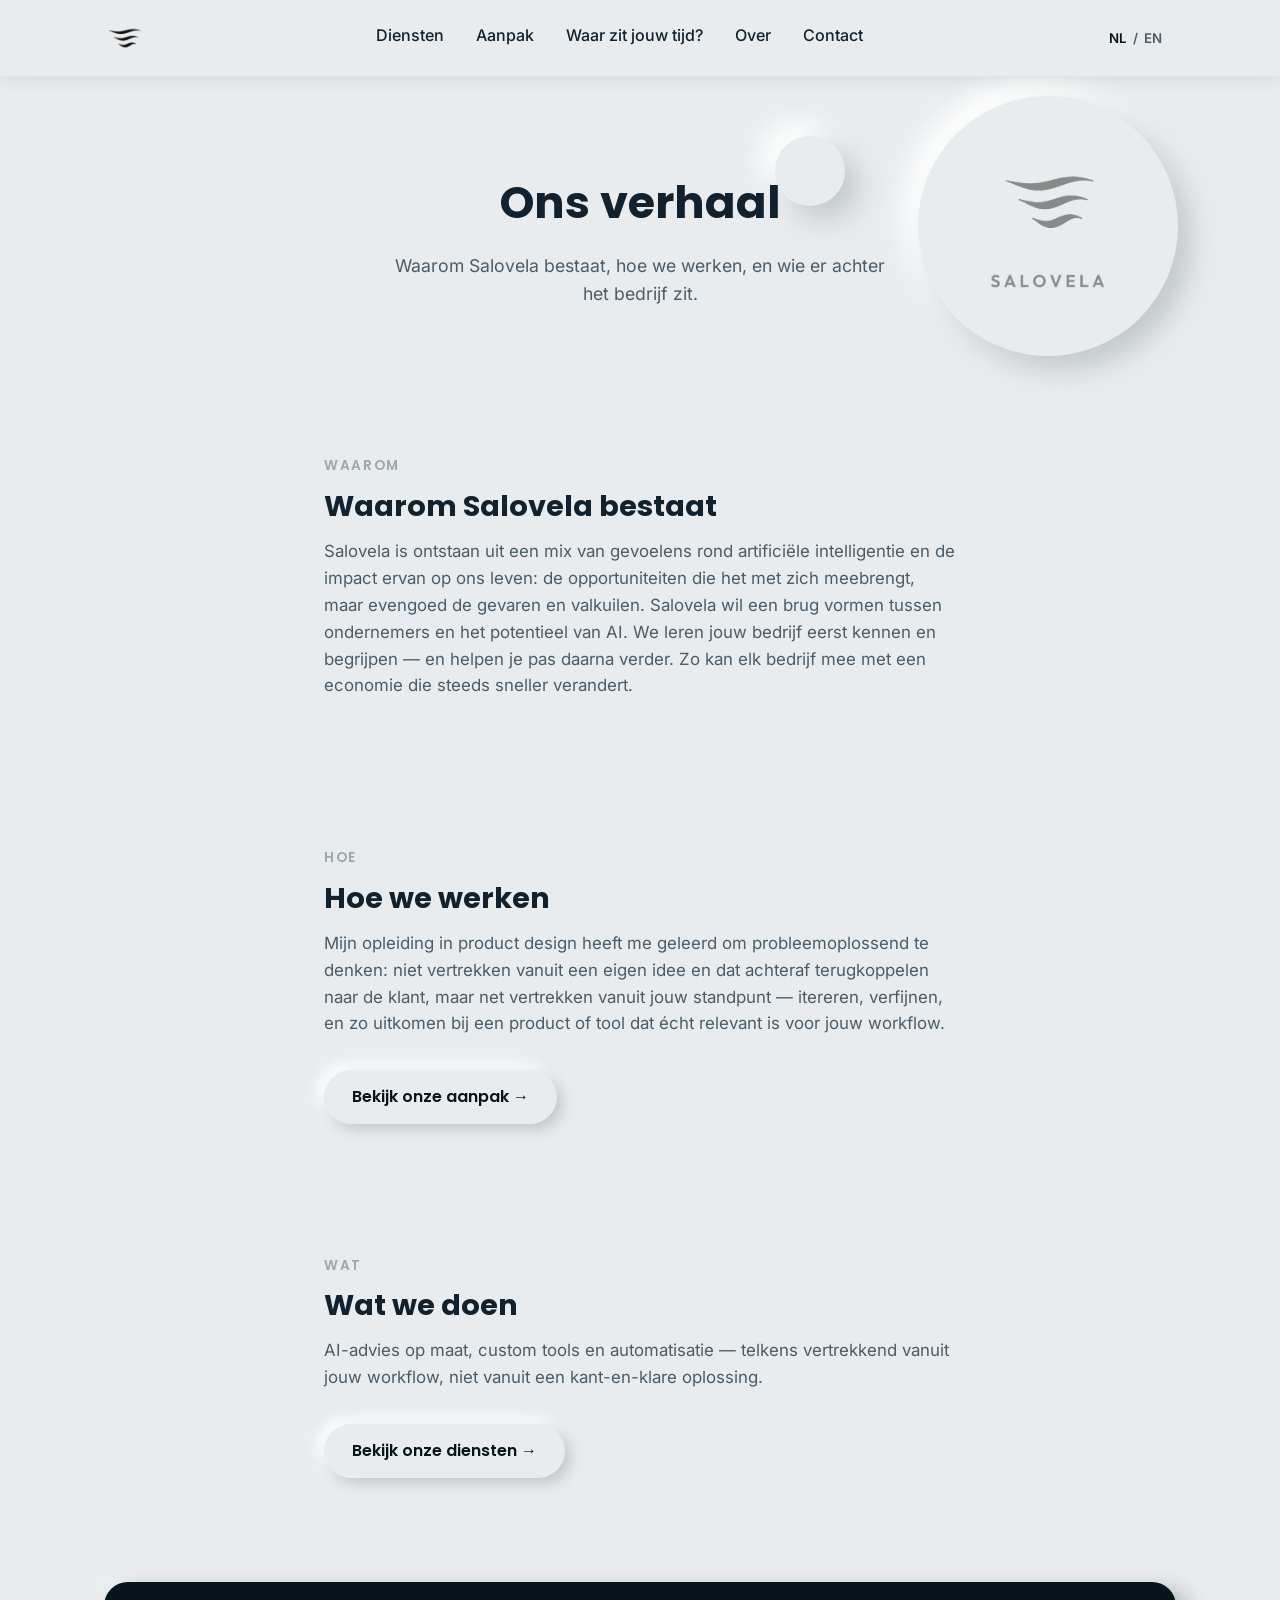
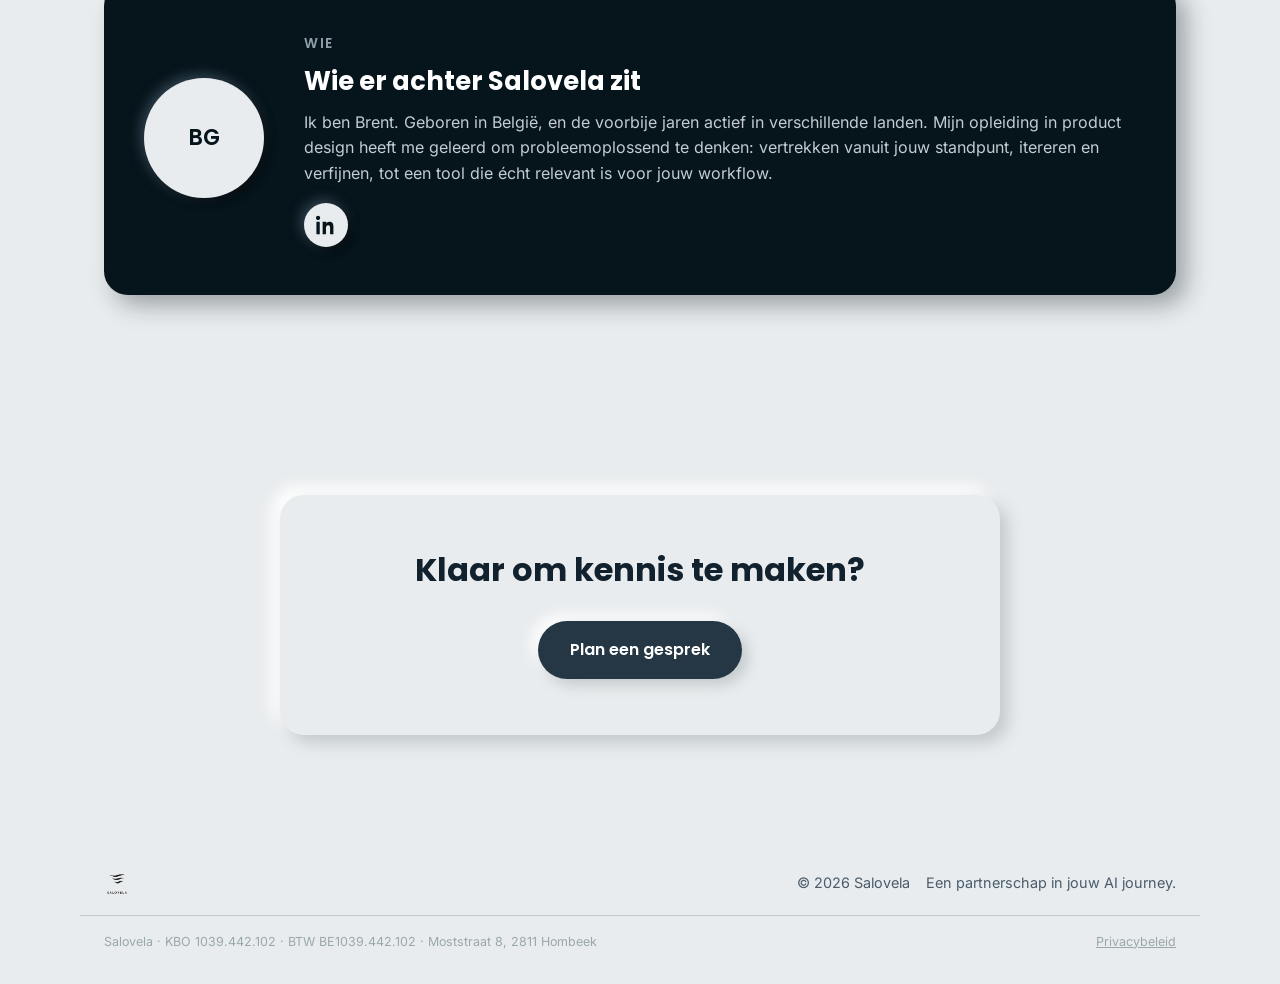
==== commit 13961ba3: "Host lettertypes lokaal en vul privacybeleid aan" ====
--- a/over.html
+++ b/over.html
@@ -23,9 +23,6 @@
   <meta name="twitter:image" content="https://salovela.be/assets/images/og-image.jpg">
 
   <link rel="icon" type="image/png" href="assets/images/salovela-mark.png">
-  <link rel="preconnect" href="https://fonts.googleapis.com">
-  <link rel="preconnect" href="https://fonts.gstatic.com" crossorigin>
-  <link href="https://fonts.googleapis.com/css2?family=Poppins:wght@500;600;700&family=Inter:wght@400;500;600&display=swap" rel="stylesheet">
   <link rel="stylesheet" href="css/style.css">
 </head>
 <body>
@@ -139,6 +136,8 @@
     </div>
   </footer>
 
+  <script src="js/analytics.js"></script>
+
   <script data-goatcounter="https://salovela.goatcounter.com/count" async src="//gc.zgo.at/count.js"></script>
   <script src="js/script.js"></script>
 </body>
--- a/css/style.css
+++ b/css/style.css
@@ -1,3 +1,120 @@
+/* ===== Lettertypes =====
+   Poppins en Inter worden lokaal geserveerd, niet via de servers van Google.
+   Bij het laden vanaf fonts.googleapis.com vertrekt namelijk het IP-adres van
+   elke bezoeker naar Google zonder dat daar toestemming voor is gevraagd; het
+   Landgericht München oordeelde in zaak 3 O 17493/20 dat dat een inbreuk op de
+   AVG is, juist omdat zelf hosten gratis kan. Vandaar deze bestanden.
+   Beide families vallen onder de SIL Open Font License; de licentieteksten
+   staan bij de bestanden in assets/fonts/. */
+
+@font-face {
+  font-family: "Poppins";
+  font-style: normal;
+  font-weight: 500;
+  font-display: swap;
+  src: url("../assets/fonts/poppins-latin-500-normal.woff2") format("woff2");
+  unicode-range: U+0000-00FF, U+0131, U+0152-0153, U+02BB-02BC, U+02C6, U+02DA, U+02DC, U+0304, U+0308, U+0329, U+2000-206F, U+2074, U+20AC, U+2122, U+2191, U+2193, U+2212, U+2215, U+FEFF, U+FFFD;
+}
+
+@font-face {
+  font-family: "Poppins";
+  font-style: normal;
+  font-weight: 500;
+  font-display: swap;
+  src: url("../assets/fonts/poppins-latin-ext-500-normal.woff2") format("woff2");
+  unicode-range: U+0100-02BA, U+02BD-02C5, U+02C7-02CC, U+02CE-02D7, U+02DD-02FF, U+0304, U+0308, U+0329, U+1D00-1DBF, U+1E00-1E9F, U+1EF2-1EFF, U+2020, U+20A0-20AB, U+20AD-20C0, U+2113, U+2C60-2C7F, U+A720-A7FF;
+}
+
+@font-face {
+  font-family: "Poppins";
+  font-style: normal;
+  font-weight: 600;
+  font-display: swap;
+  src: url("../assets/fonts/poppins-latin-600-normal.woff2") format("woff2");
+  unicode-range: U+0000-00FF, U+0131, U+0152-0153, U+02BB-02BC, U+02C6, U+02DA, U+02DC, U+0304, U+0308, U+0329, U+2000-206F, U+2074, U+20AC, U+2122, U+2191, U+2193, U+2212, U+2215, U+FEFF, U+FFFD;
+}
+
+@font-face {
+  font-family: "Poppins";
+  font-style: normal;
+  font-weight: 600;
+  font-display: swap;
+  src: url("../assets/fonts/poppins-latin-ext-600-normal.woff2") format("woff2");
+  unicode-range: U+0100-02BA, U+02BD-02C5, U+02C7-02CC, U+02CE-02D7, U+02DD-02FF, U+0304, U+0308, U+0329, U+1D00-1DBF, U+1E00-1E9F, U+1EF2-1EFF, U+2020, U+20A0-20AB, U+20AD-20C0, U+2113, U+2C60-2C7F, U+A720-A7FF;
+}
+
+@font-face {
+  font-family: "Poppins";
+  font-style: normal;
+  font-weight: 700;
+  font-display: swap;
+  src: url("../assets/fonts/poppins-latin-700-normal.woff2") format("woff2");
+  unicode-range: U+0000-00FF, U+0131, U+0152-0153, U+02BB-02BC, U+02C6, U+02DA, U+02DC, U+0304, U+0308, U+0329, U+2000-206F, U+2074, U+20AC, U+2122, U+2191, U+2193, U+2212, U+2215, U+FEFF, U+FFFD;
+}
+
+@font-face {
+  font-family: "Poppins";
+  font-style: normal;
+  font-weight: 700;
+  font-display: swap;
+  src: url("../assets/fonts/poppins-latin-ext-700-normal.woff2") format("woff2");
+  unicode-range: U+0100-02BA, U+02BD-02C5, U+02C7-02CC, U+02CE-02D7, U+02DD-02FF, U+0304, U+0308, U+0329, U+1D00-1DBF, U+1E00-1E9F, U+1EF2-1EFF, U+2020, U+20A0-20AB, U+20AD-20C0, U+2113, U+2C60-2C7F, U+A720-A7FF;
+}
+
+@font-face {
+  font-family: "Inter";
+  font-style: normal;
+  font-weight: 400;
+  font-display: swap;
+  src: url("../assets/fonts/inter-latin-400-normal.woff2") format("woff2");
+  unicode-range: U+0000-00FF, U+0131, U+0152-0153, U+02BB-02BC, U+02C6, U+02DA, U+02DC, U+0304, U+0308, U+0329, U+2000-206F, U+2074, U+20AC, U+2122, U+2191, U+2193, U+2212, U+2215, U+FEFF, U+FFFD;
+}
+
+@font-face {
+  font-family: "Inter";
+  font-style: normal;
+  font-weight: 400;
+  font-display: swap;
+  src: url("../assets/fonts/inter-latin-ext-400-normal.woff2") format("woff2");
+  unicode-range: U+0100-02BA, U+02BD-02C5, U+02C7-02CC, U+02CE-02D7, U+02DD-02FF, U+0304, U+0308, U+0329, U+1D00-1DBF, U+1E00-1E9F, U+1EF2-1EFF, U+2020, U+20A0-20AB, U+20AD-20C0, U+2113, U+2C60-2C7F, U+A720-A7FF;
+}
+
+@font-face {
+  font-family: "Inter";
+  font-style: normal;
+  font-weight: 500;
+  font-display: swap;
+  src: url("../assets/fonts/inter-latin-500-normal.woff2") format("woff2");
+  unicode-range: U+0000-00FF, U+0131, U+0152-0153, U+02BB-02BC, U+02C6, U+02DA, U+02DC, U+0304, U+0308, U+0329, U+2000-206F, U+2074, U+20AC, U+2122, U+2191, U+2193, U+2212, U+2215, U+FEFF, U+FFFD;
+}
+
+@font-face {
+  font-family: "Inter";
+  font-style: normal;
+  font-weight: 500;
+  font-display: swap;
+  src: url("../assets/fonts/inter-latin-ext-500-normal.woff2") format("woff2");
+  unicode-range: U+0100-02BA, U+02BD-02C5, U+02C7-02CC, U+02CE-02D7, U+02DD-02FF, U+0304, U+0308, U+0329, U+1D00-1DBF, U+1E00-1E9F, U+1EF2-1EFF, U+2020, U+20A0-20AB, U+20AD-20C0, U+2113, U+2C60-2C7F, U+A720-A7FF;
+}
+
+@font-face {
+  font-family: "Inter";
+  font-style: normal;
+  font-weight: 600;
+  font-display: swap;
+  src: url("../assets/fonts/inter-latin-600-normal.woff2") format("woff2");
+  unicode-range: U+0000-00FF, U+0131, U+0152-0153, U+02BB-02BC, U+02C6, U+02DA, U+02DC, U+0304, U+0308, U+0329, U+2000-206F, U+2074, U+20AC, U+2122, U+2191, U+2193, U+2212, U+2215, U+FEFF, U+FFFD;
+}
+
+@font-face {
+  font-family: "Inter";
+  font-style: normal;
+  font-weight: 600;
+  font-display: swap;
+  src: url("../assets/fonts/inter-latin-ext-600-normal.woff2") format("woff2");
+  unicode-range: U+0100-02BA, U+02BD-02C5, U+02C7-02CC, U+02CE-02D7, U+02DD-02FF, U+0304, U+0308, U+0329, U+1D00-1DBF, U+1E00-1E9F, U+1EF2-1EFF, U+2020, U+20A0-20AB, U+20AD-20C0, U+2113, U+2C60-2C7F, U+A720-A7FF;
+}
+
 /* ===== Design tokens ===== */
 :root {
   --color-bg: #e9ecee;
@@ -826,6 +943,22 @@
 
 .form-status.error {
   color: #b3423a;
+}
+
+.form-privacy {
+  margin: 0;
+  font-size: 0.78rem;
+  line-height: 1.5;
+  color: var(--color-muted);
+}
+
+.form-privacy a {
+  color: var(--color-text-soft);
+  text-decoration: underline;
+}
+
+.form-privacy a:hover {
+  color: var(--color-accent-dark);
 }
 
 .contact-alt {
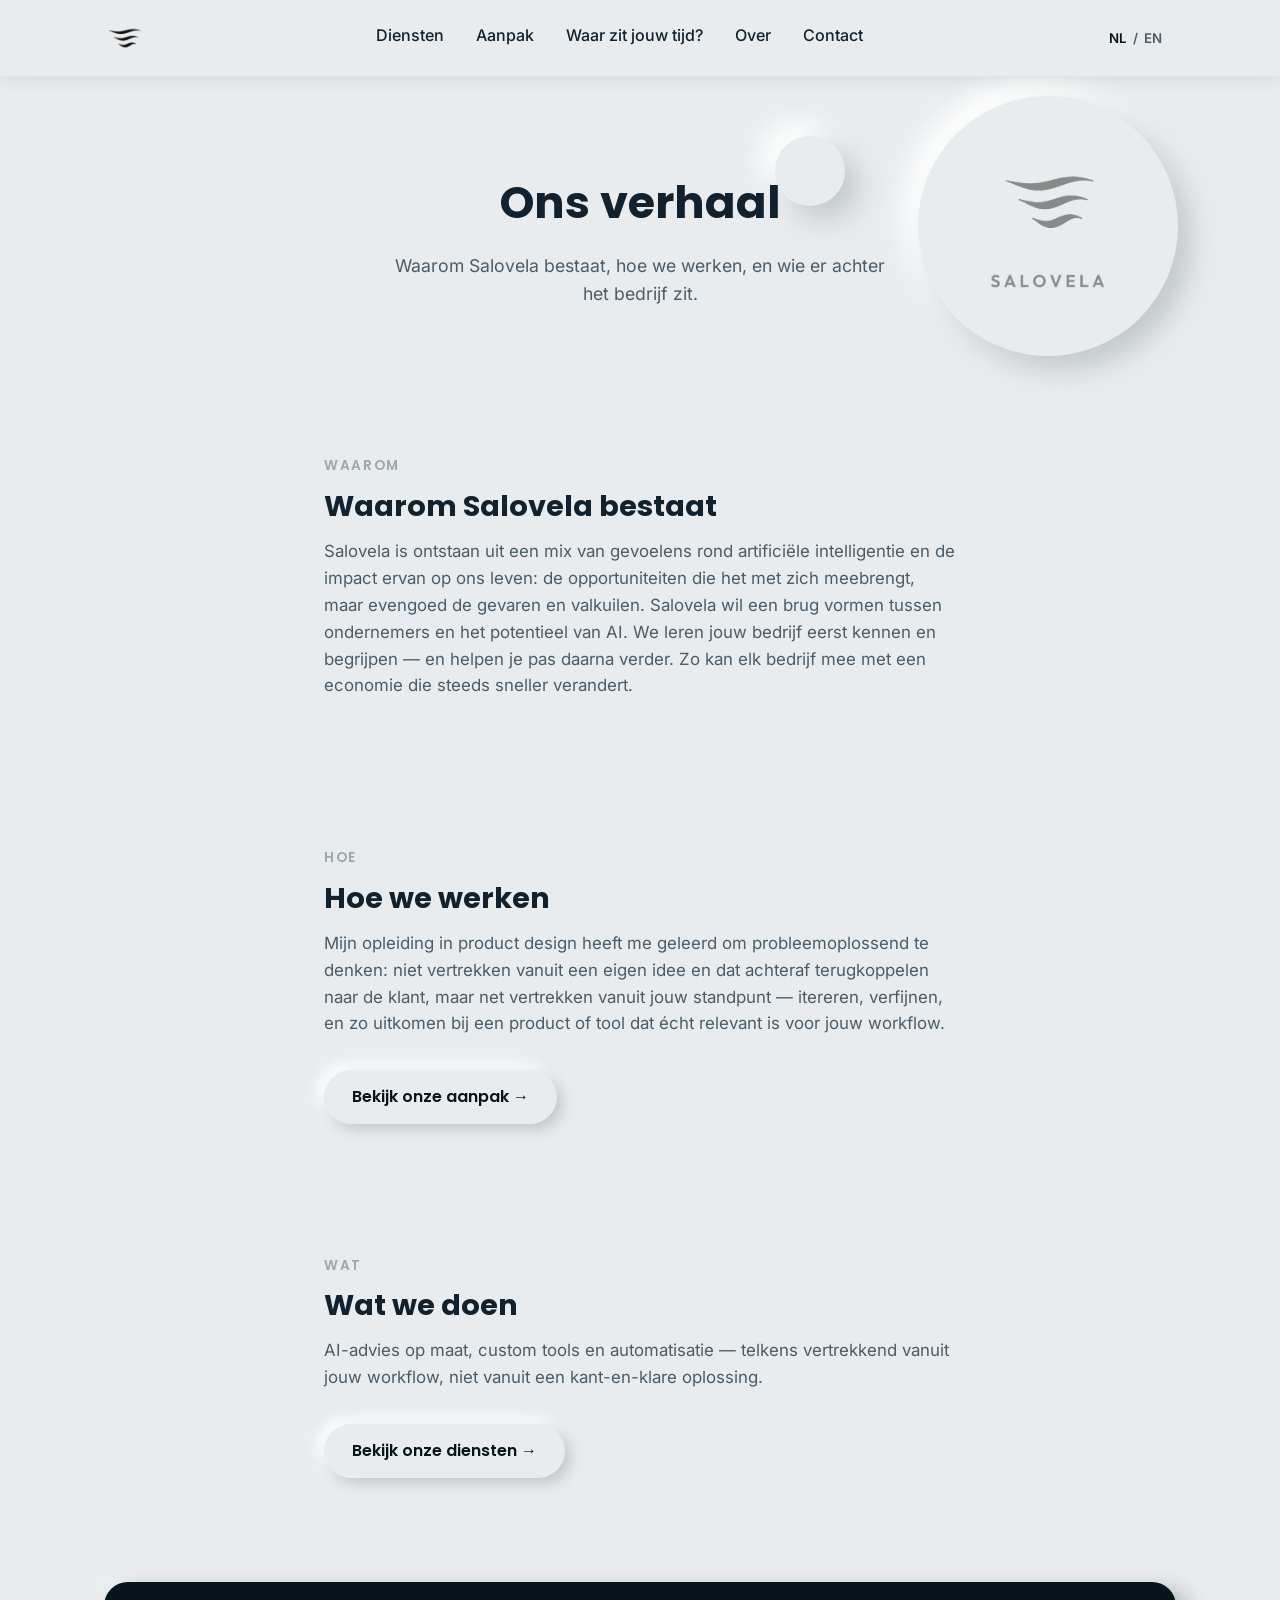
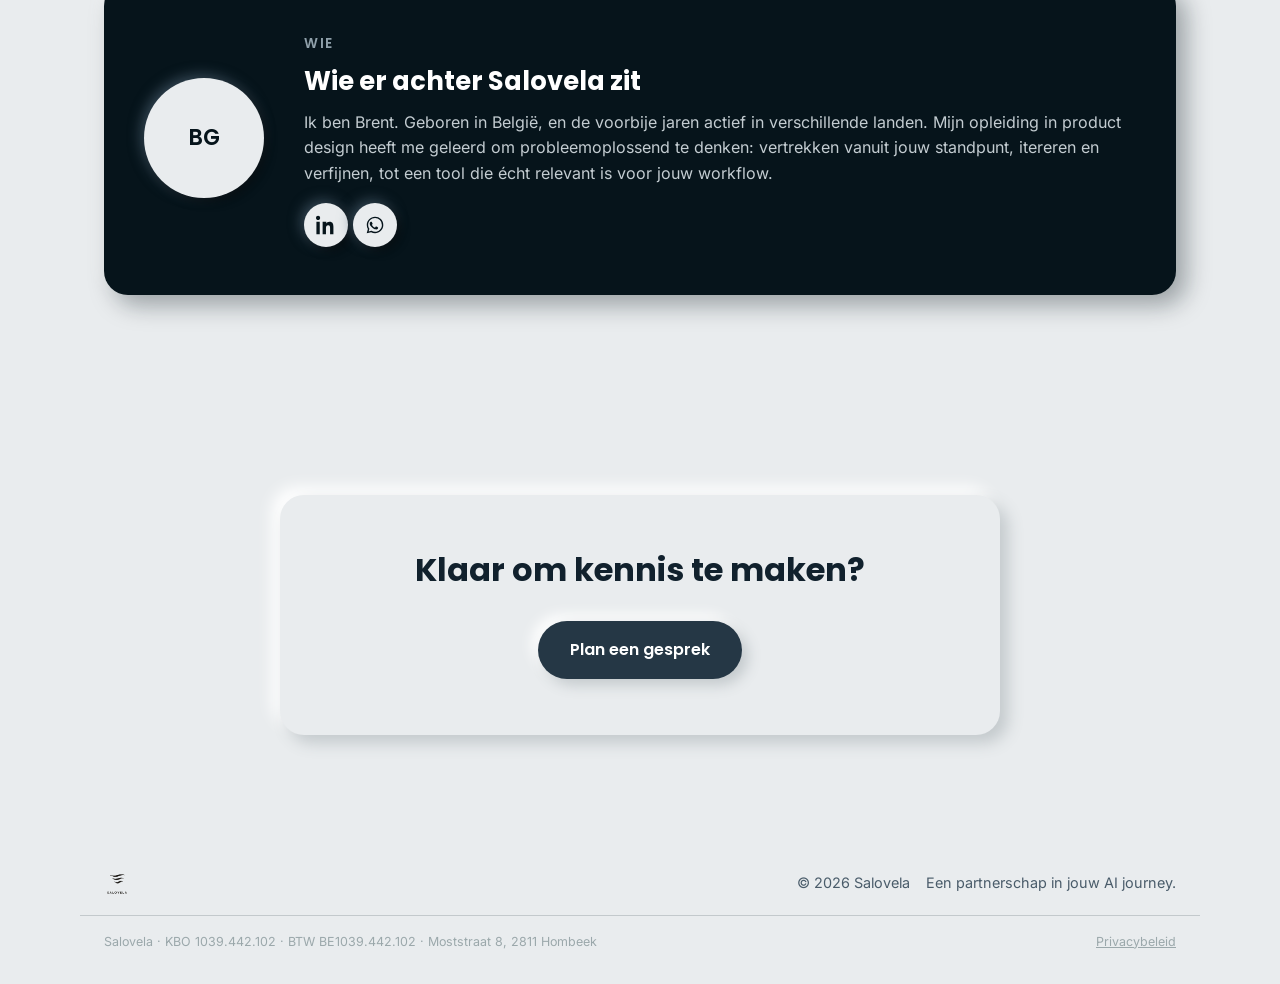
==== commit c7fef8cc: "Voeg WhatsApp-link toe en pas CTA-tekst aan naar 'Start a conversation'" ====
--- a/over.html
+++ b/over.html
@@ -105,6 +105,9 @@
             <a href="https://www.linkedin.com/in/brent-goyvaerts" target="_blank" rel="noopener noreferrer" class="social-link neu-raised" aria-label="LinkedIn">
               <svg viewBox="0 0 24 24"><path d="M4.98 3.5C4.98 4.88 3.87 6 2.5 6S0 4.88 0 3.5 1.12 1 2.5 1s2.48 1.12 2.48 2.5zM.5 8h4V23h-4V8zM8.5 8h3.8v2.05h.05c.53-1 1.83-2.05 3.77-2.05 4.03 0 4.78 2.65 4.78 6.1V23h-4v-6.9c0-1.65-.03-3.77-2.3-3.77-2.3 0-2.65 1.8-2.65 3.65V23h-4V8z"/></svg>
             </a>
+            <a href="https://wa.me/32477098705" target="_blank" rel="noopener noreferrer" class="social-link neu-raised" aria-label="WhatsApp">
+              <svg viewBox="0 0 24 24"><path d="M12.04 2c-5.46 0-9.91 4.45-9.91 9.91 0 1.75.46 3.45 1.32 4.95L2.05 22l5.25-1.38c1.45.79 3.08 1.21 4.74 1.21 5.46 0 9.91-4.45 9.91-9.91 0-2.65-1.03-5.14-2.9-7.01A9.816 9.816 0 0012.04 2zm0 1.67c2.2 0 4.26.86 5.82 2.42a8.225 8.225 0 012.41 5.83c0 4.54-3.7 8.23-8.24 8.23-1.48 0-2.93-.39-4.19-1.15l-.3-.17-3.12.82.83-3.04-.2-.31a8.188 8.188 0 01-1.26-4.38c.01-4.54 3.7-8.24 8.25-8.24zm-4.87 4.32c-.16 0-.43.06-.66.31-.23.25-.86.85-.86 2.07 0 1.22.89 2.4 1.01 2.56.12.17 1.75 2.67 4.25 3.73.59.26 1.06.41 1.42.52.6.19 1.14.16 1.57.1.48-.07 1.46-.6 1.67-1.18.21-.58.21-1.07.14-1.18-.06-.11-.23-.17-.48-.3-.25-.12-1.47-.73-1.7-.81-.23-.08-.39-.12-.56.12-.17.25-.64.81-.78.97-.14.17-.29.19-.53.06-.25-.12-1.03-.38-1.97-1.21-.73-.65-1.22-1.45-1.36-1.7-.14-.25-.02-.38.11-.51.11-.11.25-.29.37-.43.12-.14.16-.25.25-.41.08-.17.04-.31-.02-.43-.06-.12-.56-1.35-.77-1.85-.2-.48-.4-.42-.56-.43h-.47z"/></svg>
+            </a>
           </div>
         </div>
       </div>
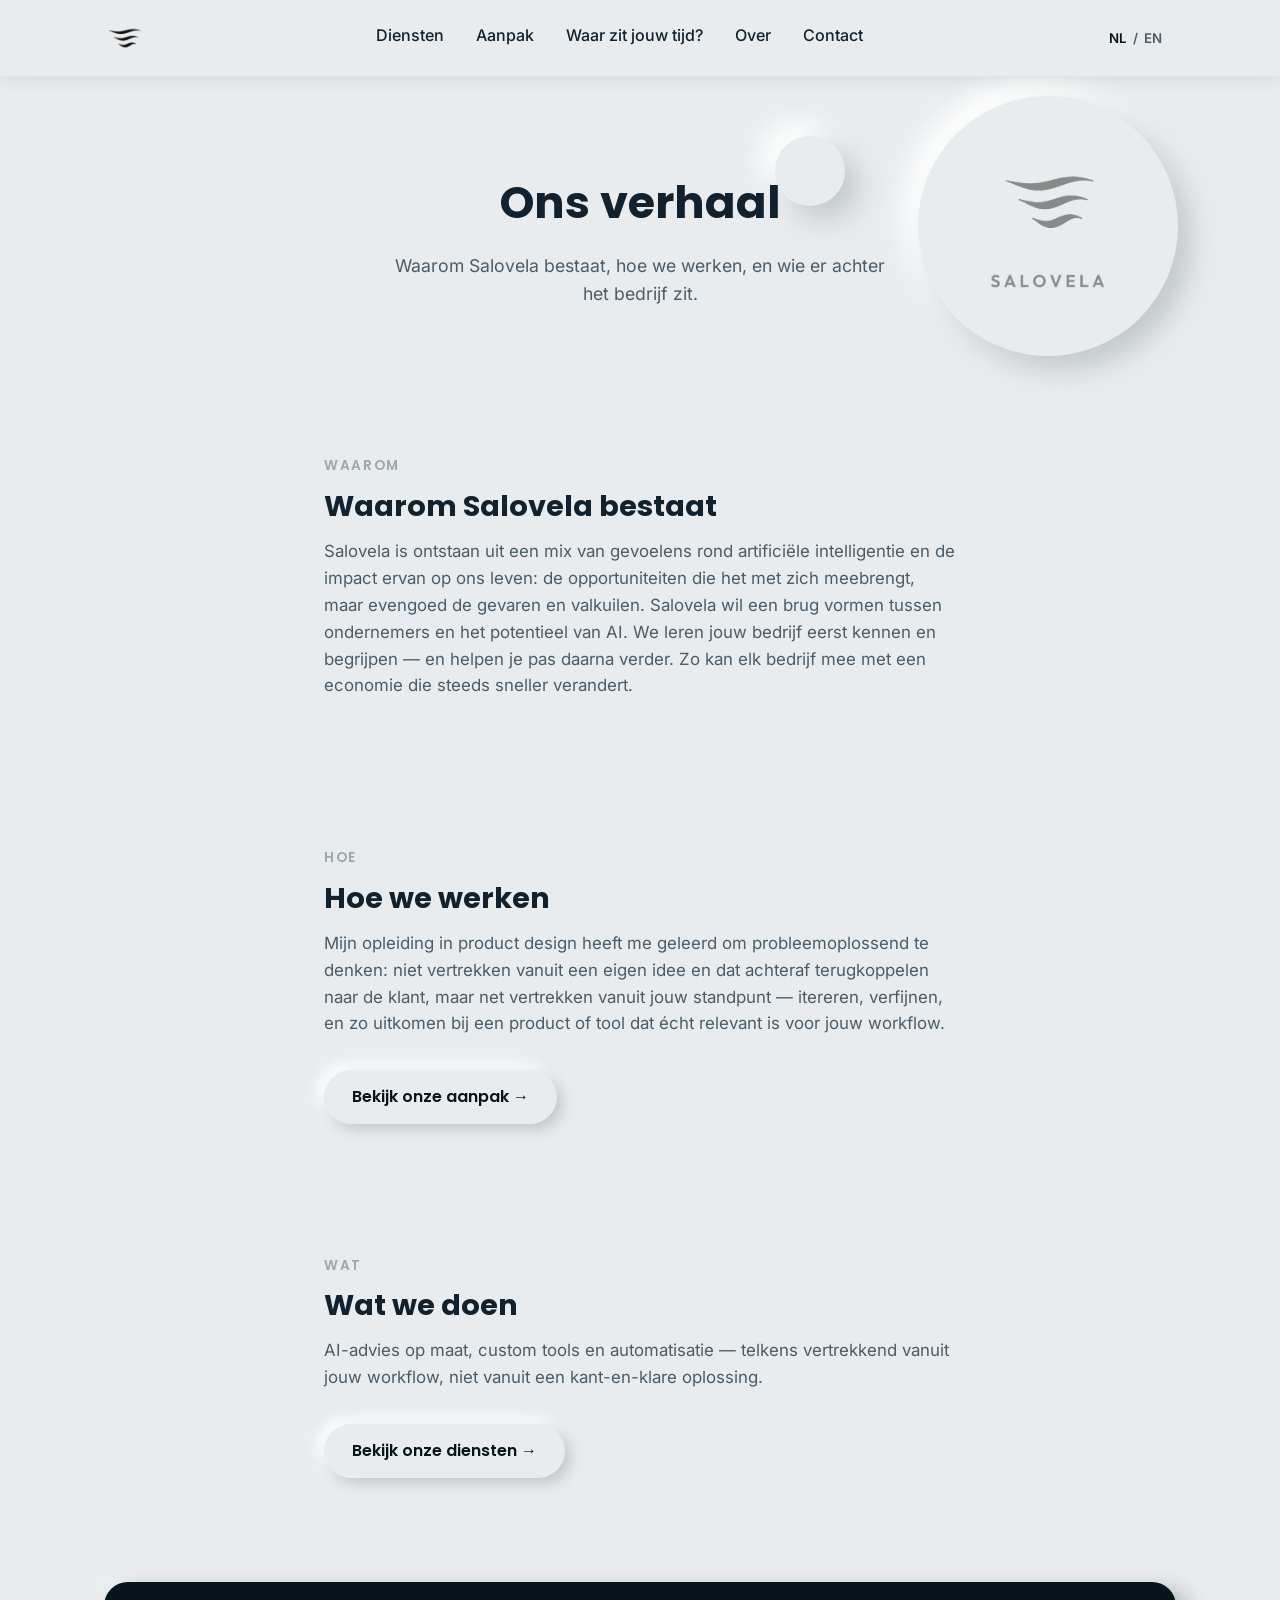
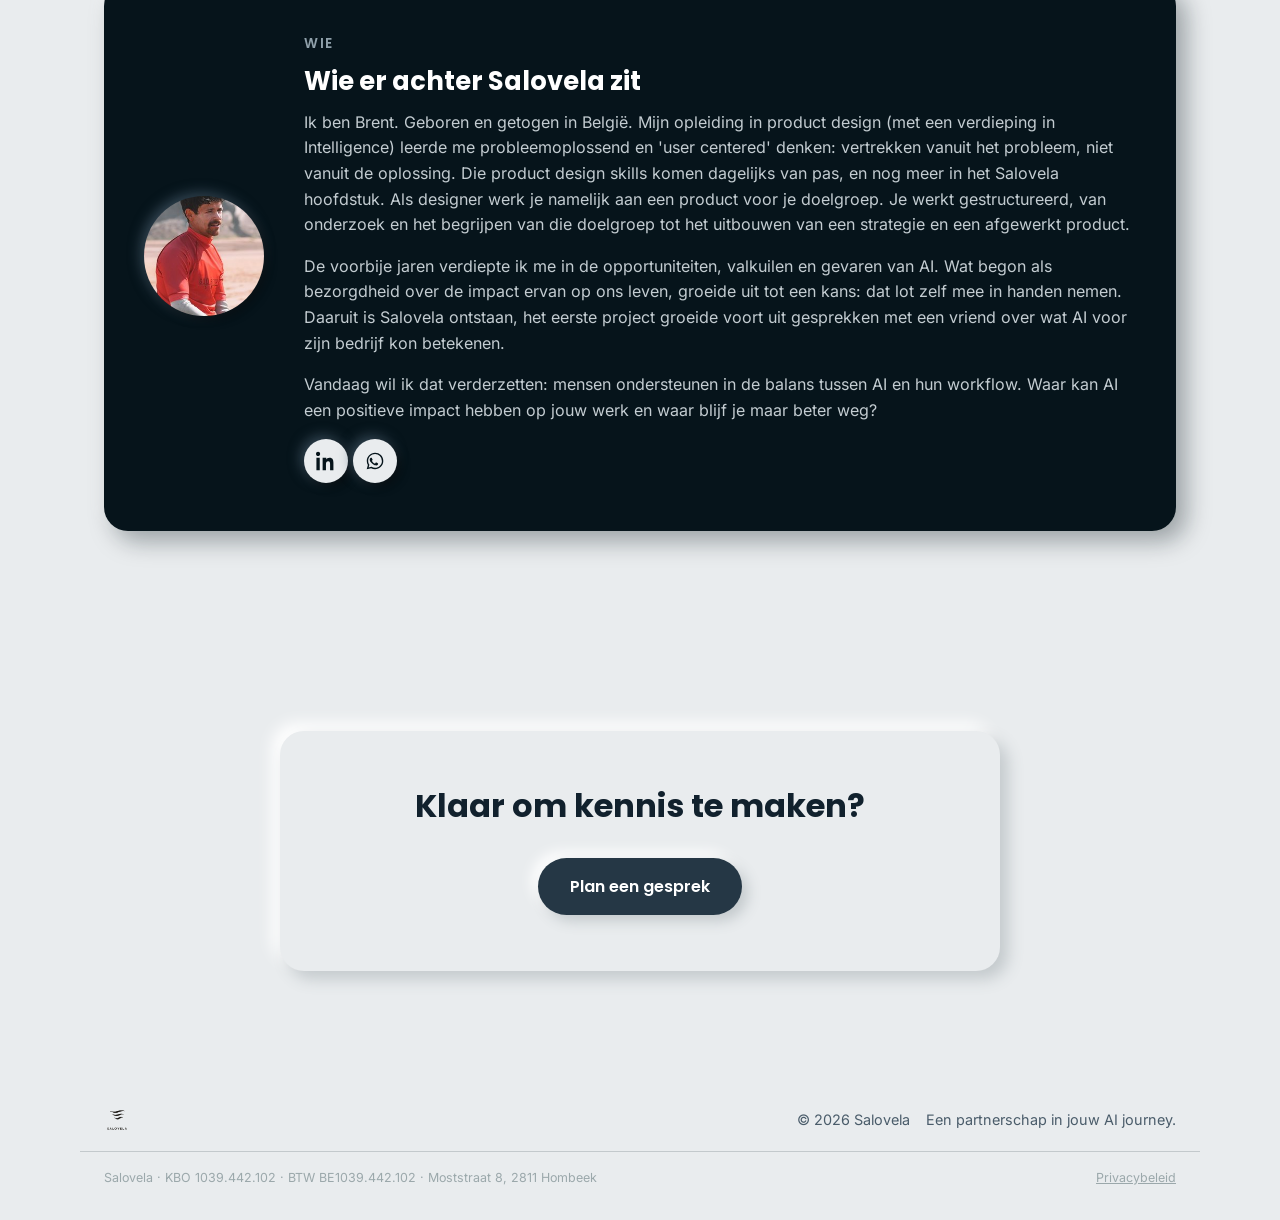
==== commit 2de7740d: "Vernieuw over-pagina: uitgebreide bio, profielfoto in de cirkel" ====
--- a/over.html
+++ b/over.html
@@ -97,11 +97,13 @@
     <section class="who">
       <div class="container">
         <div class="who-panel inverted">
-          <span class="who-avatar neu-raised" aria-hidden="true">BG</span>
+          <img src="assets/images/signature/brent.jpg" alt="Brent Goyvaerts" class="who-avatar neu-raised">
           <div>
             <span class="circle-label" data-i18n="aboutpage.who.label">Wie</span>
             <h2 data-i18n="aboutpage.who.title">Wie er achter Salovela zit</h2>
-            <p data-i18n="aboutpage.who.body">Ik ben Brent. Geboren in België, en de voorbije jaren actief in verschillende landen. Mijn opleiding in product design heeft me geleerd om probleemoplossend te denken: vertrekken vanuit jouw standpunt, itereren en verfijnen, tot een tool die écht relevant is voor jouw workflow.</p>
+            <p data-i18n="aboutpage.who.body1">Ik ben Brent. Geboren en getogen in België. Mijn opleiding in product design (met een verdieping in Intelligence) leerde me probleemoplossend en 'user centered' denken: vertrekken vanuit het probleem, niet vanuit de oplossing. Die product design skills komen dagelijks van pas, en nog meer in het Salovela hoofdstuk. Als designer werk je namelijk aan een product voor je doelgroep. Je werkt gestructureerd, van onderzoek en het begrijpen van die doelgroep tot het uitbouwen van een strategie en een afgewerkt product.</p>
+            <p data-i18n="aboutpage.who.body2">De voorbije jaren verdiepte ik me in de opportuniteiten, valkuilen en gevaren van AI. Wat begon als bezorgdheid over de impact ervan op ons leven, groeide uit tot een kans: dat lot zelf mee in handen nemen. Daaruit is Salovela ontstaan, het eerste project groeide voort uit gesprekken met een vriend over wat AI voor zijn bedrijf kon betekenen.</p>
+            <p data-i18n="aboutpage.who.body3">Vandaag wil ik dat verderzetten: mensen ondersteunen in de balans tussen AI en hun workflow. Waar kan AI een positieve impact hebben op jouw werk en waar blijf je maar beter weg?</p>
             <a href="https://www.linkedin.com/in/brent-goyvaerts" target="_blank" rel="noopener noreferrer" class="social-link neu-raised" aria-label="LinkedIn">
               <svg viewBox="0 0 24 24"><path d="M4.98 3.5C4.98 4.88 3.87 6 2.5 6S0 4.88 0 3.5 1.12 1 2.5 1s2.48 1.12 2.48 2.5zM.5 8h4V23h-4V8zM8.5 8h3.8v2.05h.05c.53-1 1.83-2.05 3.77-2.05 4.03 0 4.78 2.65 4.78 6.1V23h-4v-6.9c0-1.65-.03-3.77-2.3-3.77-2.3 0-2.65 1.8-2.65 3.65V23h-4V8z"/></svg>
             </a>
--- a/css/style.css
+++ b/css/style.css
@@ -776,16 +776,12 @@
 }
 
 .who-avatar {
-  display: flex;
-  align-items: center;
-  justify-content: center;
+  display: block;
   width: 120px;
   height: 120px;
   border-radius: 50%;
-  font-family: var(--font-heading);
-  font-weight: 600;
-  font-size: 1.4rem;
-  color: var(--color-accent-dark);
+  object-fit: cover;
+  object-position: center;
 }
 
 .who-panel h2 {
@@ -795,6 +791,10 @@
 .who-panel p {
   color: var(--color-text-soft);
   margin-bottom: 0;
+}
+
+.who-panel p + p {
+  margin-top: 1em;
 }
 
 .who-panel .social-link {
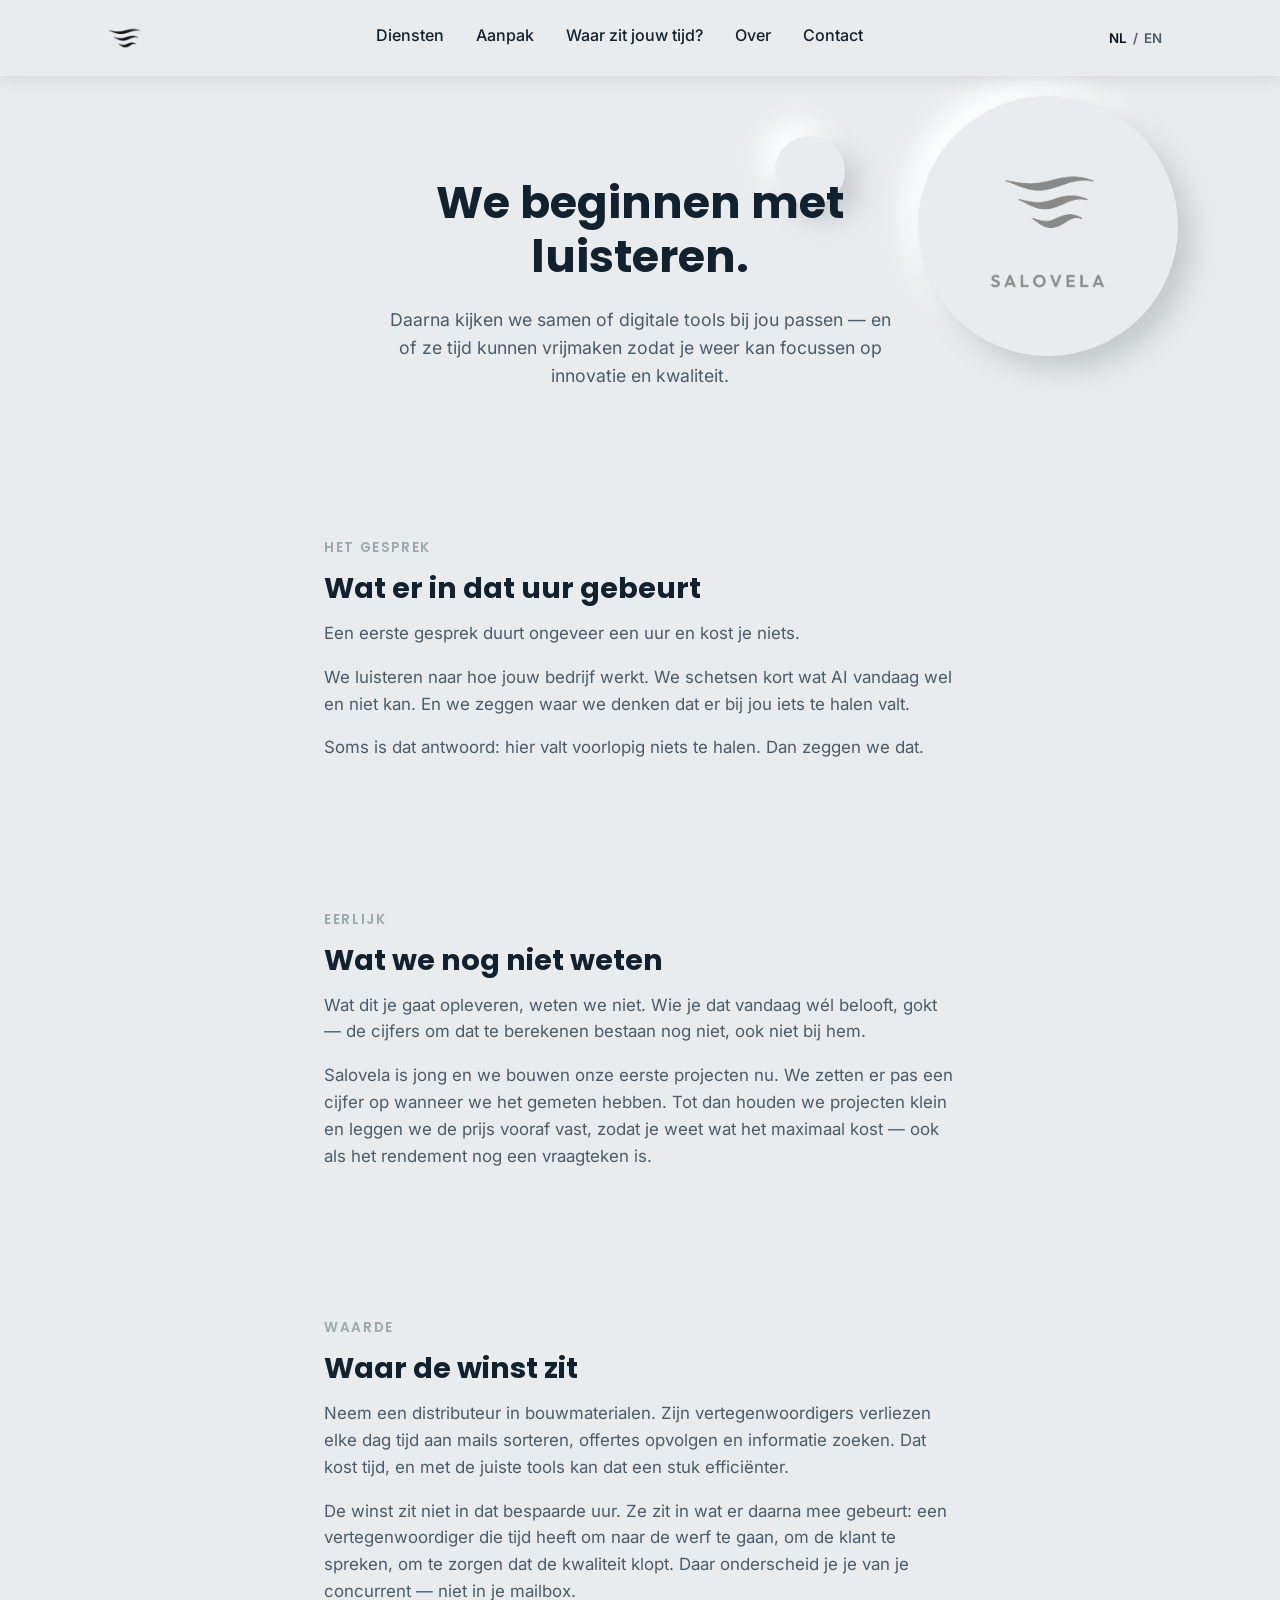
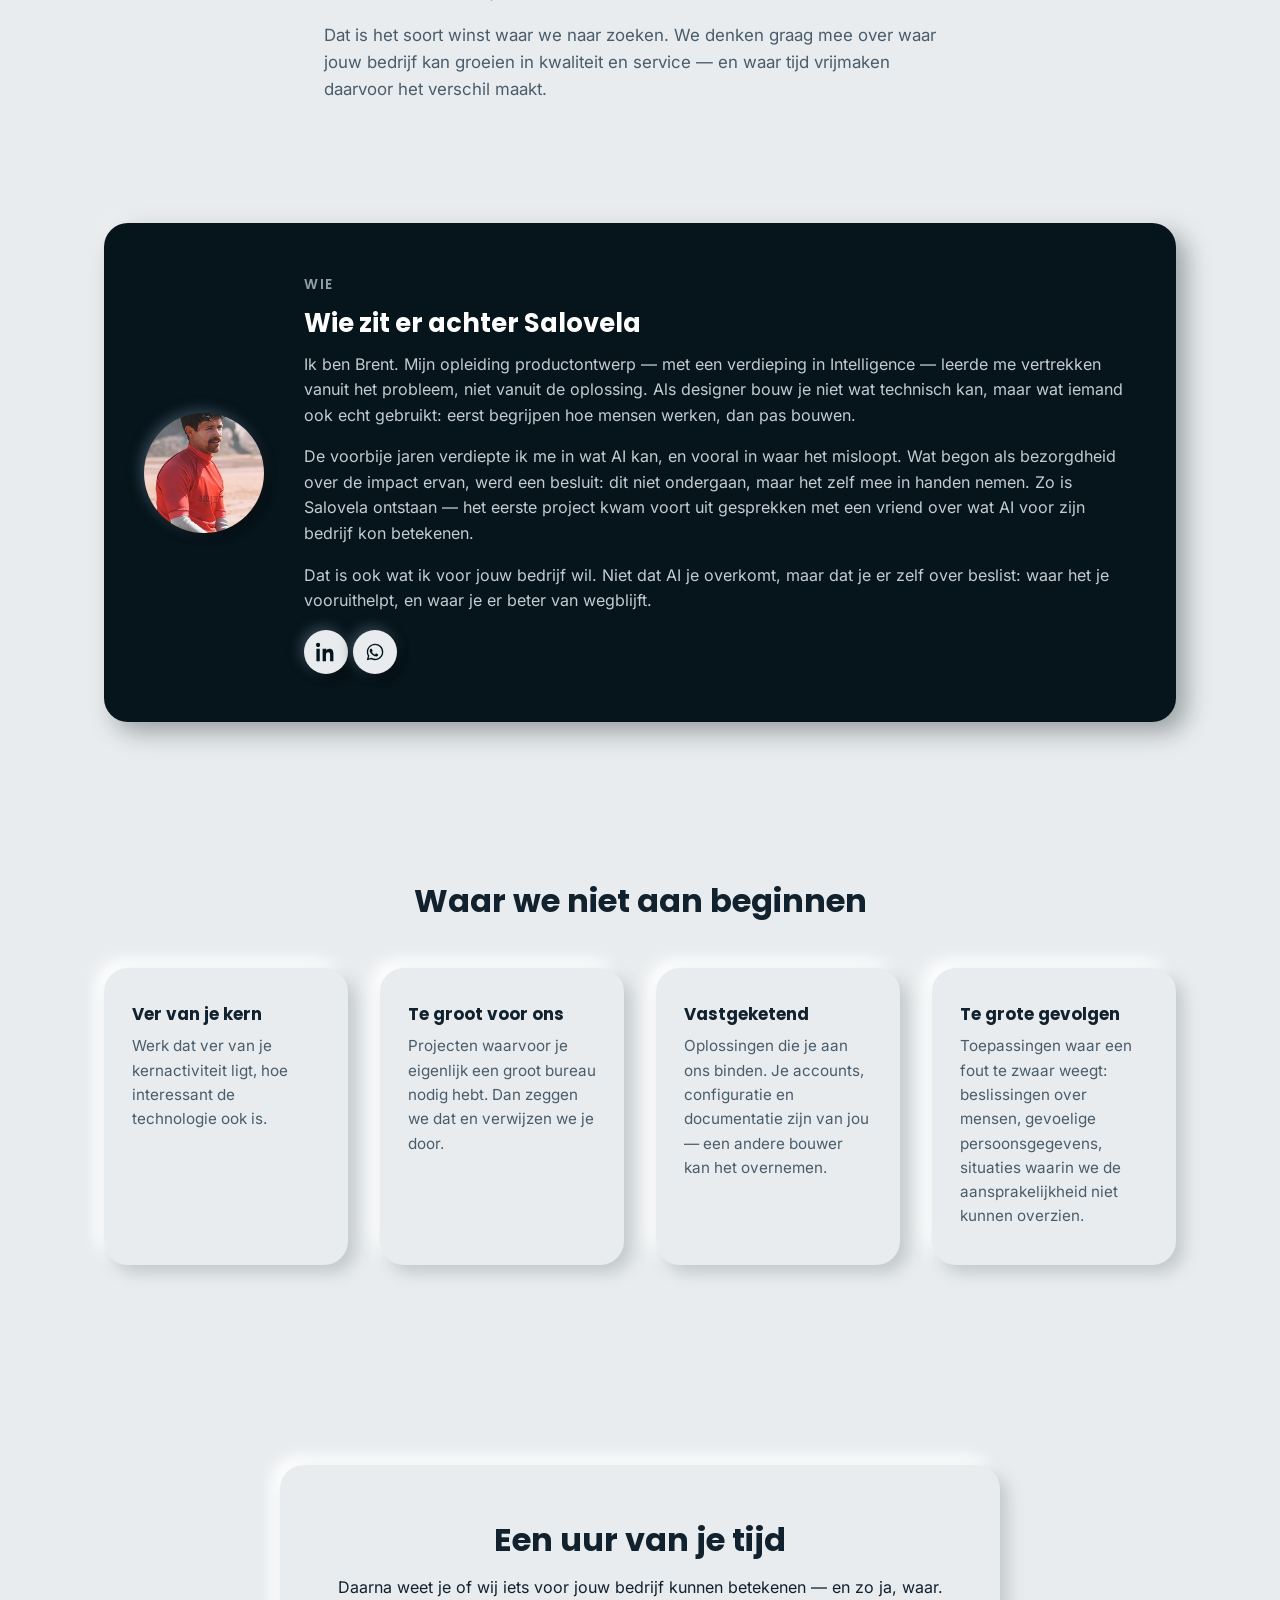
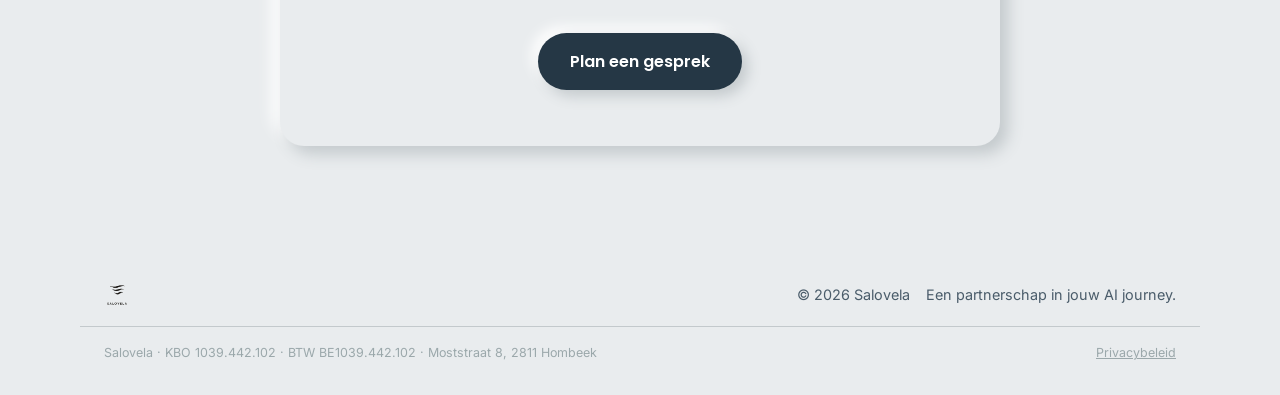
==== commit 16c8c52c: "Over-pagina: nieuwe boodschap, opgebouwd rond het eerste gesprek - Hero van "Ons verhaal" naar "We b" ====
--- a/over.html
+++ b/over.html
@@ -3,23 +3,23 @@
 <head>
   <meta charset="UTF-8">
   <meta name="viewport" content="width=device-width, initial-scale=1.0">
-  <title>Over Salovela — waarom, hoe en wie</title>
-  <meta name="description" content="Waarom Salovela bestaat, hoe we werken, en wie er achter het bedrijf zit.">
+  <title>Over Salovela — we beginnen met luisteren</title>
+  <meta name="description" content="Wat er gebeurt in een eerste gesprek, wat we nog niet weten, en wie er achter Salovela zit.">
   <link rel="canonical" href="https://salovela.be/over.html">
 
   <meta property="og:type" content="website">
   <meta property="og:url" content="https://salovela.be/over.html">
   <meta property="og:site_name" content="Salovela">
   <meta property="og:locale" content="nl_BE">
-  <meta property="og:title" content="Over Salovela — waarom, hoe en wie">
-  <meta property="og:description" content="Waarom Salovela bestaat, hoe we werken, en wie er achter het bedrijf zit.">
+  <meta property="og:title" content="Over Salovela — we beginnen met luisteren">
+  <meta property="og:description" content="Wat er gebeurt in een eerste gesprek, wat we nog niet weten, en wie er achter Salovela zit.">
   <meta property="og:image" content="https://salovela.be/assets/images/og-image.jpg">
   <meta property="og:image:width" content="1200">
   <meta property="og:image:height" content="630">
 
   <meta name="twitter:card" content="summary_large_image">
-  <meta name="twitter:title" content="Over Salovela — waarom, hoe en wie">
-  <meta name="twitter:description" content="Waarom Salovela bestaat, hoe we werken, en wie er achter het bedrijf zit.">
+  <meta name="twitter:title" content="Over Salovela — we beginnen met luisteren">
+  <meta name="twitter:description" content="Wat er gebeurt in een eerste gesprek, wat we nog niet weten, en wie er achter Salovela zit.">
   <meta name="twitter:image" content="https://salovela.be/assets/images/og-image.jpg">
 
   <link rel="icon" type="image/png" href="assets/images/salovela-mark.png">
@@ -58,8 +58,8 @@
   <main>
     <section class="page-hero">
       <div class="container page-hero-inner">
-        <h1 data-i18n="aboutpage.hero.title">Ons verhaal</h1>
-        <p data-i18n="aboutpage.hero.subtitle">Waarom Salovela bestaat, hoe we werken, en wie er achter het bedrijf zit.</p>
+        <h1 data-i18n="aboutpage.hero.title">We beginnen met luisteren.</h1>
+        <p data-i18n="aboutpage.hero.subtitle">Daarna kijken we samen of digitale tools bij jou passen — en of ze tijd kunnen vrijmaken zodat je weer kan focussen op innovatie en kwaliteit.</p>
       </div>
 
       <div class="hero-blob hero-blob-1" aria-hidden="true">
@@ -70,27 +70,30 @@
 
     <section class="circle-section">
       <div class="container circle-inner">
-        <span class="circle-label" data-i18n="aboutpage.why.label">Waarom</span>
-        <h2 data-i18n="aboutpage.why.title">Waarom Salovela bestaat</h2>
-        <p data-i18n="aboutpage.why.body">Salovela is ontstaan uit een mix van gevoelens rond artificiële intelligentie en de impact ervan op ons leven: de opportuniteiten die het met zich meebrengt, maar evengoed de gevaren en valkuilen. Salovela wil een brug vormen tussen ondernemers en het potentieel van AI. We leren jouw bedrijf eerst kennen en begrijpen — en helpen je pas daarna verder. Zo kan elk bedrijf mee met een economie die steeds sneller verandert.</p>
+        <span class="circle-label" data-i18n="aboutpage.talk.label">Het gesprek</span>
+        <h2 data-i18n="aboutpage.talk.title">Wat er in dat uur gebeurt</h2>
+        <p data-i18n="aboutpage.talk.body1">Een eerste gesprek duurt ongeveer een uur en kost je niets.</p>
+        <p data-i18n="aboutpage.talk.body2">We luisteren naar hoe jouw bedrijf werkt. We schetsen kort wat AI vandaag wel en niet kan. En we zeggen waar we denken dat er bij jou iets te halen valt.</p>
+        <p data-i18n="aboutpage.talk.body3">Soms is dat antwoord: hier valt voorlopig niets te halen. Dan zeggen we dat.</p>
       </div>
     </section>
 
     <section class="circle-section">
       <div class="container circle-inner">
-        <span class="circle-label" data-i18n="aboutpage.how.label">Hoe</span>
-        <h2 data-i18n="aboutpage.how.title">Hoe we werken</h2>
-        <p data-i18n="aboutpage.how.body">Mijn opleiding in product design heeft me geleerd om probleemoplossend te denken: niet vertrekken vanuit een eigen idee en dat achteraf terugkoppelen naar de klant, maar net vertrekken vanuit jouw standpunt — itereren, verfijnen, en zo uitkomen bij een product of tool dat écht relevant is voor jouw workflow.</p>
-        <a href="index.html#aanpak" class="circle-link" data-i18n="aboutpage.how.link">Bekijk onze aanpak →</a>
+        <span class="circle-label" data-i18n="aboutpage.honest.label">Eerlijk</span>
+        <h2 data-i18n="aboutpage.honest.title">Wat we nog niet weten</h2>
+        <p data-i18n="aboutpage.honest.body1">Wat dit je gaat opleveren, weten we niet. Wie je dat vandaag wél belooft, gokt — de cijfers om dat te berekenen bestaan nog niet, ook niet bij hem.</p>
+        <p data-i18n="aboutpage.honest.body2">Salovela is jong en we bouwen onze eerste projecten nu. We zetten er pas een cijfer op wanneer we het gemeten hebben. Tot dan houden we projecten klein en leggen we de prijs vooraf vast, zodat je weet wat het maximaal kost — ook als het rendement nog een vraagteken is.</p>
       </div>
     </section>
 
     <section class="circle-section">
       <div class="container circle-inner">
-        <span class="circle-label" data-i18n="aboutpage.what.label">Wat</span>
-        <h2 data-i18n="aboutpage.what.title">Wat we doen</h2>
-        <p data-i18n="aboutpage.what.body">AI-advies op maat, custom tools en automatisatie — telkens vertrekkend vanuit jouw workflow, niet vanuit een kant-en-klare oplossing.</p>
-        <a href="index.html#diensten" class="circle-link" data-i18n="aboutpage.what.link">Bekijk onze diensten →</a>
+        <span class="circle-label" data-i18n="aboutpage.gain.label">Waarde</span>
+        <h2 data-i18n="aboutpage.gain.title">Waar de winst zit</h2>
+        <p data-i18n="aboutpage.gain.body1">Neem een distributeur in bouwmaterialen. Zijn vertegenwoordigers verliezen elke dag tijd aan mails sorteren, offertes opvolgen en informatie zoeken. Dat kost tijd, en met de juiste tools kan dat een stuk efficiënter.</p>
+        <p data-i18n="aboutpage.gain.body2">De winst zit niet in dat bespaarde uur. Ze zit in wat er daarna mee gebeurt: een vertegenwoordiger die tijd heeft om naar de werf te gaan, om de klant te spreken, om te zorgen dat de kwaliteit klopt. Daar onderscheid je je van je concurrent — niet in je mailbox.</p>
+        <p data-i18n="aboutpage.gain.body3">Dat is het soort winst waar we naar zoeken. We denken graag mee over waar jouw bedrijf kan groeien in kwaliteit en service — en waar tijd vrijmaken daarvoor het verschil maakt.</p>
       </div>
     </section>
 
@@ -100,10 +103,10 @@
           <img src="assets/images/signature/brent.jpg" alt="Brent Goyvaerts" class="who-avatar neu-raised">
           <div>
             <span class="circle-label" data-i18n="aboutpage.who.label">Wie</span>
-            <h2 data-i18n="aboutpage.who.title">Wie er achter Salovela zit</h2>
-            <p data-i18n="aboutpage.who.body1">Ik ben Brent. Geboren en getogen in België. Mijn opleiding in product design (met een verdieping in Intelligence) leerde me probleemoplossend en 'user centered' denken: vertrekken vanuit het probleem, niet vanuit de oplossing. Die product design skills komen dagelijks van pas, en nog meer in het Salovela hoofdstuk. Als designer werk je namelijk aan een product voor je doelgroep. Je werkt gestructureerd, van onderzoek en het begrijpen van die doelgroep tot het uitbouwen van een strategie en een afgewerkt product.</p>
-            <p data-i18n="aboutpage.who.body2">De voorbije jaren verdiepte ik me in de opportuniteiten, valkuilen en gevaren van AI. Wat begon als bezorgdheid over de impact ervan op ons leven, groeide uit tot een kans: dat lot zelf mee in handen nemen. Daaruit is Salovela ontstaan, het eerste project groeide voort uit gesprekken met een vriend over wat AI voor zijn bedrijf kon betekenen.</p>
-            <p data-i18n="aboutpage.who.body3">Vandaag wil ik dat verderzetten: mensen ondersteunen in de balans tussen AI en hun workflow. Waar kan AI een positieve impact hebben op jouw werk en waar blijf je maar beter weg?</p>
+            <h2 data-i18n="aboutpage.who.title">Wie zit er achter Salovela</h2>
+            <p data-i18n="aboutpage.who.body1">Ik ben Brent. Mijn opleiding productontwerp — met een verdieping in Intelligence — leerde me vertrekken vanuit het probleem, niet vanuit de oplossing. Als designer bouw je niet wat technisch kan, maar wat iemand ook echt gebruikt: eerst begrijpen hoe mensen werken, dan pas bouwen.</p>
+            <p data-i18n="aboutpage.who.body2">De voorbije jaren verdiepte ik me in wat AI kan, en vooral in waar het misloopt. Wat begon als bezorgdheid over de impact ervan, werd een besluit: dit niet ondergaan, maar het zelf mee in handen nemen. Zo is Salovela ontstaan — het eerste project kwam voort uit gesprekken met een vriend over wat AI voor zijn bedrijf kon betekenen.</p>
+            <p data-i18n="aboutpage.who.body3">Dat is ook wat ik voor jouw bedrijf wil. Niet dat AI je overkomt, maar dat je er zelf over beslist: waar het je vooruithelpt, en waar je er beter van wegblijft.</p>
             <a href="https://www.linkedin.com/in/brent-goyvaerts" target="_blank" rel="noopener noreferrer" class="social-link neu-raised" aria-label="LinkedIn">
               <svg viewBox="0 0 24 24"><path d="M4.98 3.5C4.98 4.88 3.87 6 2.5 6S0 4.88 0 3.5 1.12 1 2.5 1s2.48 1.12 2.48 2.5zM.5 8h4V23h-4V8zM8.5 8h3.8v2.05h.05c.53-1 1.83-2.05 3.77-2.05 4.03 0 4.78 2.65 4.78 6.1V23h-4v-6.9c0-1.65-.03-3.77-2.3-3.77-2.3 0-2.65 1.8-2.65 3.65V23h-4V8z"/></svg>
             </a>
@@ -115,10 +118,39 @@
       </div>
     </section>
 
+    <section class="services">
+      <div class="container">
+        <h2 data-i18n="aboutpage.no.title">Waar we niet aan beginnen</h2>
+
+        <div class="card-grid">
+          <article class="card card-plain neu-raised">
+            <h3 data-i18n="aboutpage.no.one.title">Ver van je kern</h3>
+            <p data-i18n="aboutpage.no.one.body">Werk dat ver van je kernactiviteit ligt, hoe interessant de technologie ook is.</p>
+          </article>
+
+          <article class="card card-plain neu-raised">
+            <h3 data-i18n="aboutpage.no.two.title">Te groot voor ons</h3>
+            <p data-i18n="aboutpage.no.two.body">Projecten waarvoor je eigenlijk een groot bureau nodig hebt. Dan zeggen we dat en verwijzen we je door.</p>
+          </article>
+
+          <article class="card card-plain neu-raised">
+            <h3 data-i18n="aboutpage.no.three.title">Vastgeketend</h3>
+            <p data-i18n="aboutpage.no.three.body">Oplossingen die je aan ons binden. Je accounts, configuratie en documentatie zijn van jou — een andere bouwer kan het overnemen.</p>
+          </article>
+
+          <article class="card card-plain neu-raised">
+            <h3 data-i18n="aboutpage.no.four.title">Te grote gevolgen</h3>
+            <p data-i18n="aboutpage.no.four.body">Toepassingen waar een fout te zwaar weegt: beslissingen over mensen, gevoelige persoonsgegevens, situaties waarin we de aansprakelijkheid niet kunnen overzien.</p>
+          </article>
+        </div>
+      </div>
+    </section>
+
     <section class="contact">
       <div class="container">
         <div class="contact-panel neu-raised">
-          <h2 data-i18n="aboutpage.cta.title">Klaar om kennis te maken?</h2>
+          <h2 data-i18n="aboutpage.cta.title">Een uur van je tijd</h2>
+          <p data-i18n="aboutpage.cta.body">Daarna weet je of wij iets voor jouw bedrijf kunnen betekenen — en zo ja, waar.</p>
           <div class="contact-details">
             <a href="index.html#contact" class="button button-primary" data-i18n="hero.cta">Plan een gesprek</a>
           </div>
--- a/css/style.css
+++ b/css/style.css
@@ -1998,3 +1998,22 @@
     padding: 5px 11px;
   }
 }
+
+/* --- Over-pagina: kaart zonder flip (Waar we niet aan beginnen) --- */
+.card.card-plain {
+  padding: 36px 28px;
+  display: flex;
+  flex-direction: column;
+  gap: 4px;
+}
+
+.card.card-plain h3 {
+  font-size: 1.05rem;
+  margin-bottom: 0.35em;
+}
+
+.card.card-plain p {
+  color: var(--color-text-soft);
+  font-size: 0.95rem;
+  margin: 0;
+}
